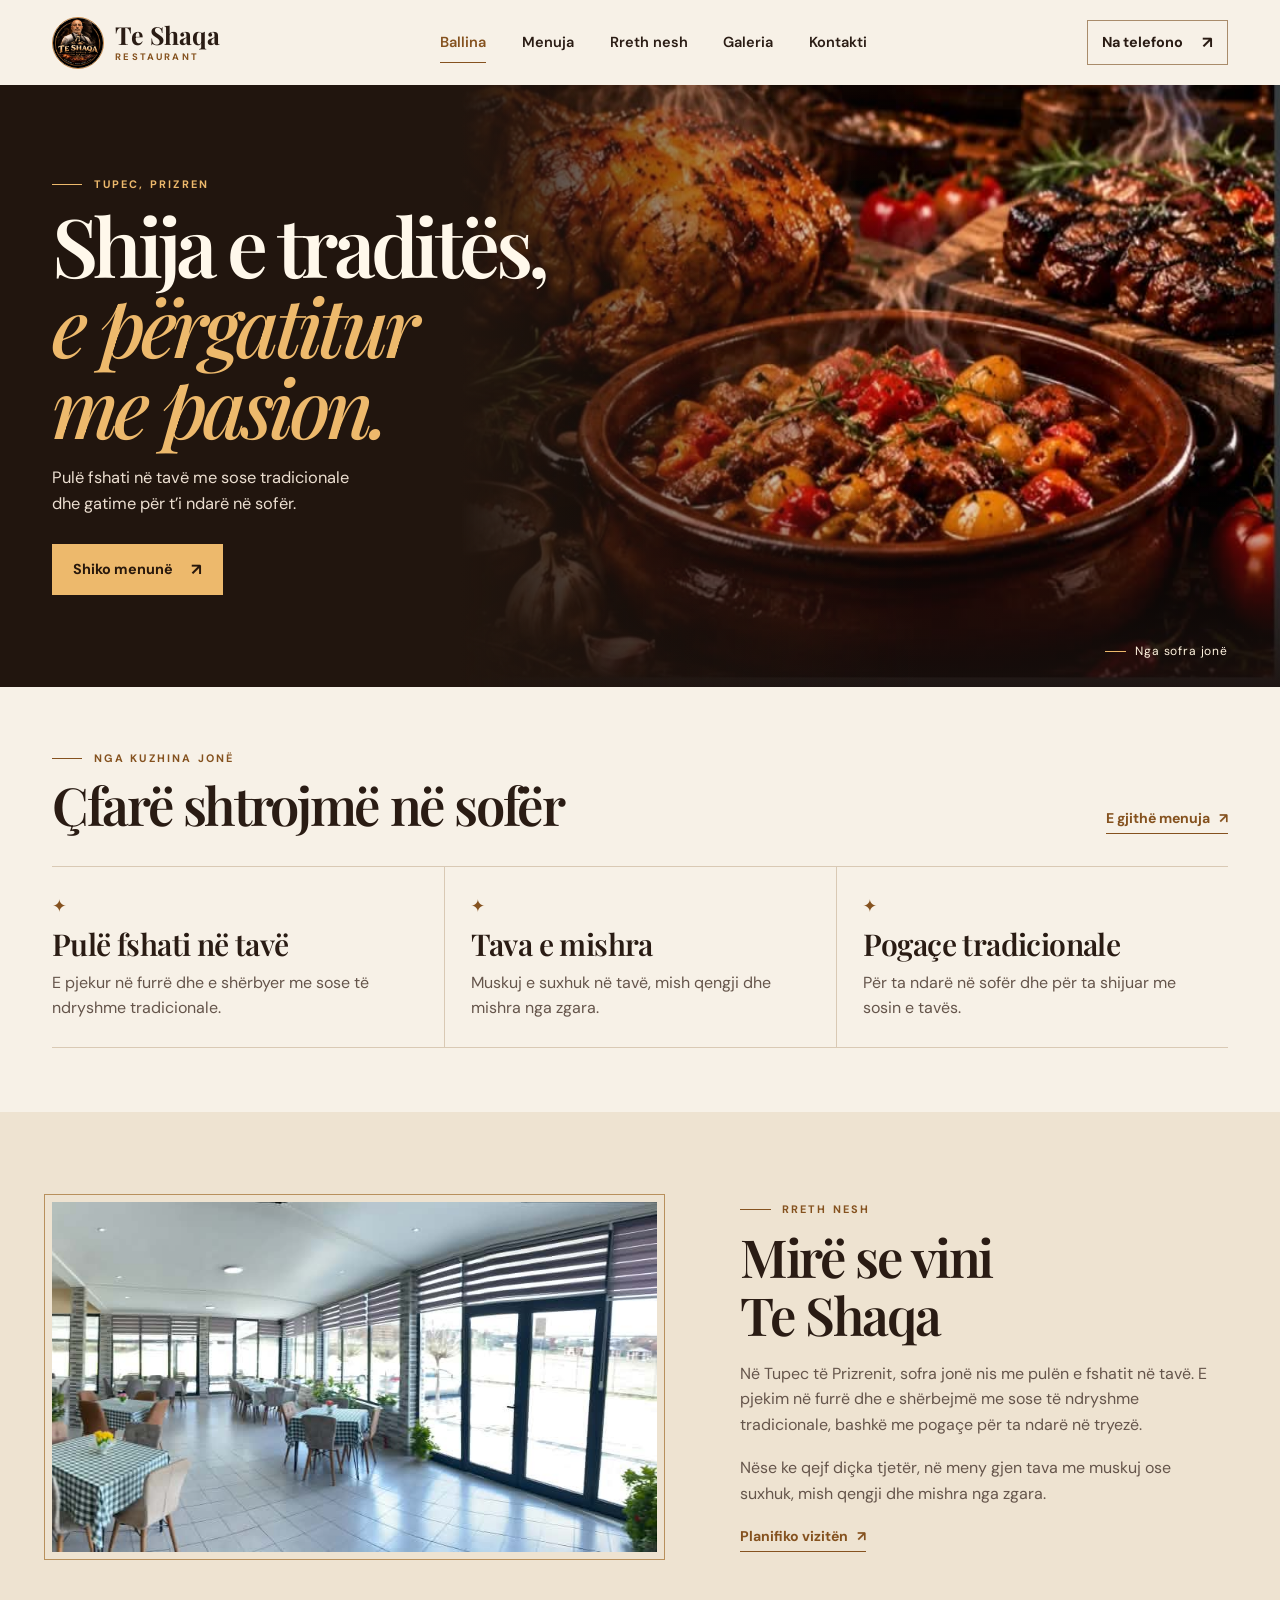
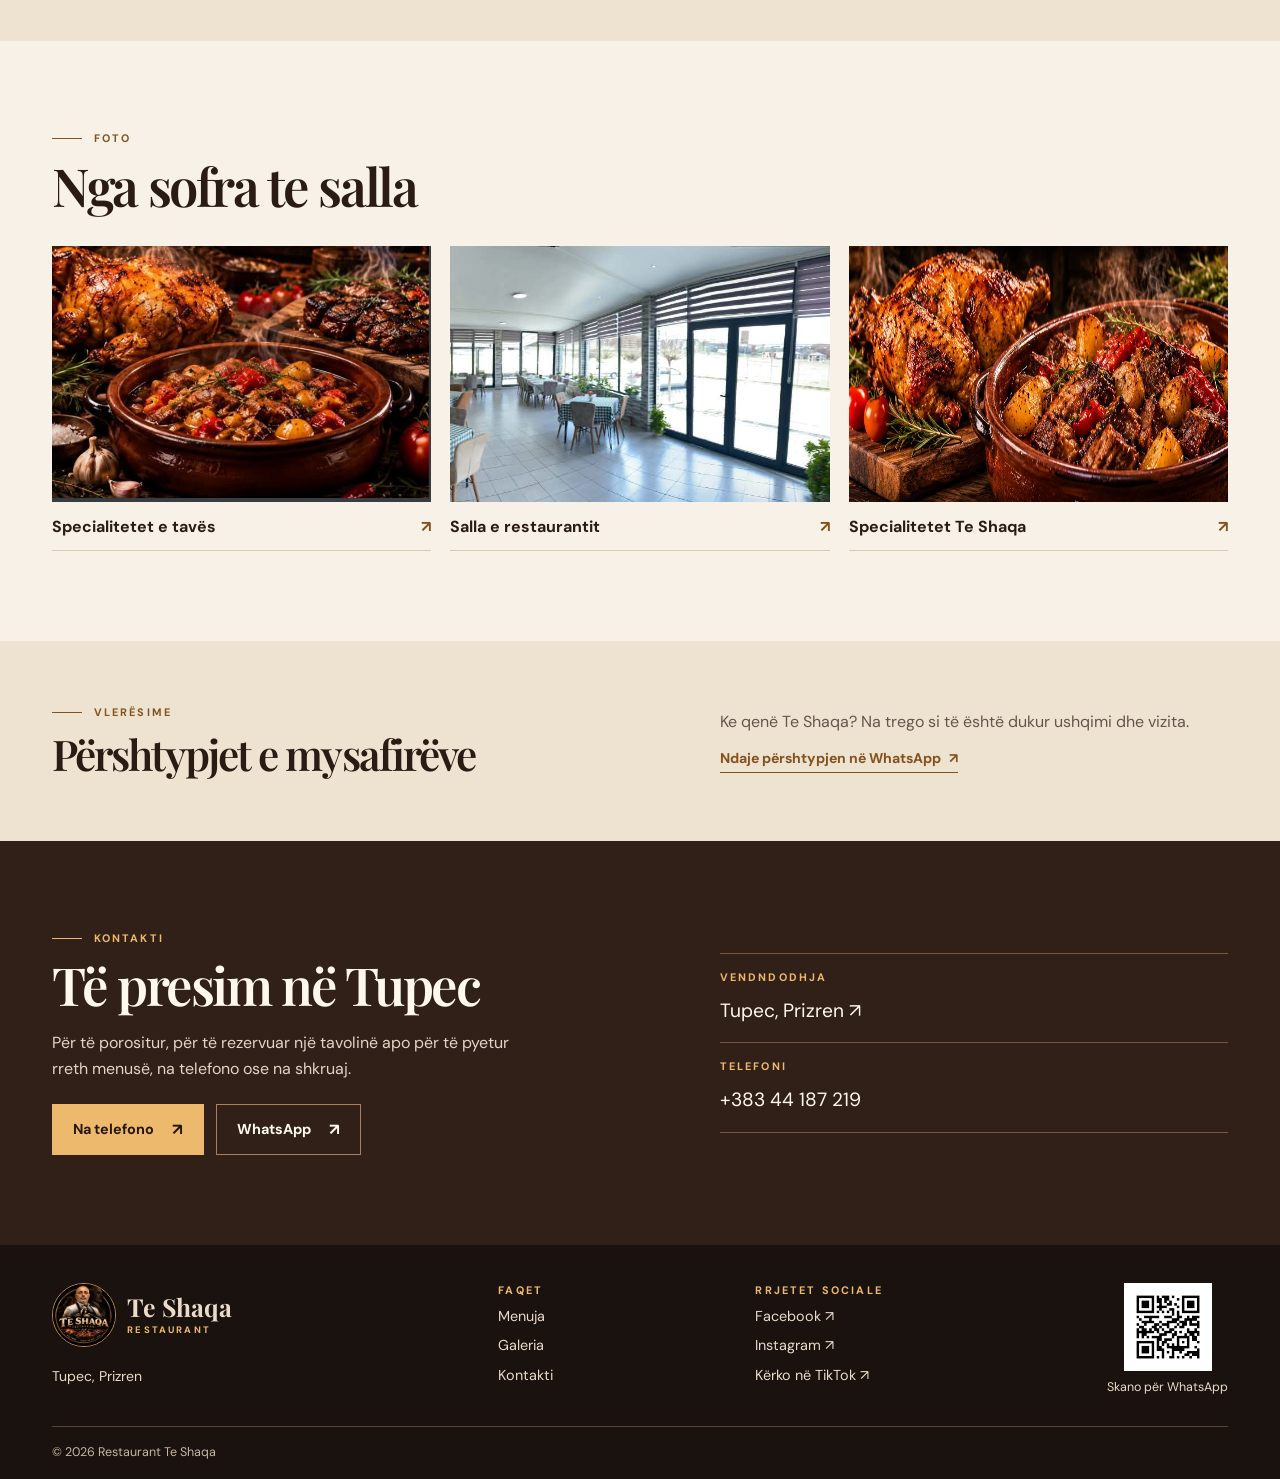
==== index.html @ d355c75a "Build Restaurant Te Shaqa website" ====
<!doctype html>
<html lang="sq">
<head>
  <meta charset="utf-8">
  <meta name="viewport" content="width=device-width, initial-scale=1">
  <meta name="description" content="Restaurant Te Shaqa në Tupec, Prizren. Pulë fshati në tavë, sose tradicionale, mishra në zgarë dhe pogaçe.">
  <meta name="theme-color" content="#231711">
  <title>Te Shaqa | Restaurant në Tupec, Prizren</title>
  <link rel="icon" href="assets/logo.jpg" type="image/jpeg">
  <link rel="stylesheet" href="style.css">
  <script src="site.js" defer></script>
</head>
<body>
  <a class="skip" href="#permbajtja">Kalo te përmbajtja</a>
  <header class="header">
    <div class="wrap nav">
      <a class="brand" href="index.html" aria-label="Te Shaqa, ballina">
        <img src="assets/logo.jpg" width="52" height="52" alt="">
        <span>Te Shaqa<small>RESTAURANT</small></span>
      </a>
      <button class="nav-toggle" type="button" aria-expanded="false" aria-controls="navigimi" hidden>Navigimi <span aria-hidden="true">☰</span></button>
      <nav id="navigimi" aria-label="Navigimi kryesor">
        <a href="index.html" aria-current="page">Ballina</a><a href="menu.html">Menuja</a><a href="#rreth">Rreth nesh</a><a href="#galeria">Galeria</a><a href="#kontakti">Kontakti</a>
      </nav>
      <a class="button button-small button-outline" href="tel:+38344187219">Na telefono <span aria-hidden="true">↗</span></a>
    </div>
  </header>

  <main id="permbajtja">
    <section class="hero" aria-labelledby="slogani">
      <div class="hero-photo" aria-hidden="true"><div class="food-photo"><img src="assets/sofra.jpg" width="1600" height="761" alt="" fetchpriority="high"></div></div>
      <div class="wrap hero-inner">
        <div class="hero-copy">
          <p class="eyebrow rule">TUPEC, PRIZREN</p>
          <h1 id="slogani">Shija e traditës,<br><em>e përgatitur<br>me pasion.</em></h1>
          <p class="intro">Pulë fshati në tavë me sose tradicionale dhe gatime për t’i ndarë në sofër.</p>
          <a class="button button-gold" href="menu.html">Shiko menunë <span aria-hidden="true">↗</span></a>
        </div>
        <p class="hero-caption">Nga sofra jonë</p>
      </div>
    </section>

    <section class="section specialties" aria-labelledby="specialitetet">
      <div class="wrap">
        <div class="section-heading">
          <div><p class="eyebrow rule">NGA KUZHINA JONË</p><h2 id="specialitetet">Çfarë shtrojmë në sofër</h2></div>
          <a class="text-link" href="menu.html">E gjithë menuja <span aria-hidden="true">↗</span></a>
        </div>
        <div class="specialty-grid">
          <article><span class="ornament" aria-hidden="true">✦</span><h3>Pulë fshati në tavë</h3><p>E pjekur në furrë dhe e shërbyer me sose të ndryshme tradicionale.</p></article>
          <article><span class="ornament" aria-hidden="true">✦</span><h3>Tava e mishra</h3><p>Muskuj e suxhuk në tavë, mish qengji dhe mishra nga zgara.</p></article>
          <article><span class="ornament" aria-hidden="true">✦</span><h3>Pogaçe tradicionale</h3><p>Për ta ndarë në sofër dhe për ta shijuar me sosin e tavës.</p></article>
        </div>
      </div>
    </section>

    <section class="section about" id="rreth" aria-labelledby="rreth-titull">
      <div class="wrap about-grid">
        <div class="about-photo"><img src="assets/salla.jpg" width="2048" height="453" loading="lazy" alt="Salla e Restaurant Te Shaqa me tavolina pranë dritareve"></div>
        <div class="about-copy">
          <p class="eyebrow rule">RRETH NESH</p>
          <h2 id="rreth-titull">Mirë se vini<br>Te Shaqa</h2>
          <p>Në Tupec të Prizrenit, sofra jonë nis me pulën e fshatit në tavë. E pjekim në furrë dhe e shërbejmë me sose të ndryshme tradicionale, bashkë me pogaçe për ta ndarë në tryezë.</p>
          <p>Nëse ke qejf diçka tjetër, në meny gjen tava me muskuj ose suxhuk, mish qengji dhe mishra nga zgara.</p>
          <a class="text-link" href="#kontakti">Planifiko vizitën <span aria-hidden="true">↗</span></a>
        </div>
      </div>
    </section>

    <section class="section gallery" id="galeria" aria-labelledby="galeria-titull">
      <div class="wrap">
        <div class="section-heading"><div><p class="eyebrow rule">FOTO</p><h2 id="galeria-titull">Nga sofra te salla</h2></div></div>
        <div class="gallery-grid">
          <a class="gallery-item" href="assets/sofra.jpg" data-lightbox="Specialitetet e tavës">
            <div class="gallery-picture food-photo"><img src="assets/sofra.jpg" width="1600" height="761" loading="lazy" alt="Pulë e pjekur dhe mish i shërbyer në tavë"></div>
            <span>Specialitetet e tavës <b aria-hidden="true">↗</b></span>
          </a>
          <a class="gallery-item" href="assets/salla.jpg" data-lightbox="Salla e restaurantit">
            <div class="gallery-picture room-photo"><img src="assets/salla.jpg" width="2048" height="453" loading="lazy" alt="Panoramë e sallës së restaurantit"></div>
            <span>Salla e restaurantit <b aria-hidden="true">↗</b></span>
          </a>
          <a class="gallery-item" href="assets/specialitetet.jpg" data-lightbox="Specialitetet Te Shaqa">
            <div class="gallery-picture poster-photo"><img src="assets/specialitetet.jpg" width="1254" height="1254" loading="lazy" alt="Pulë fshati pranë një tave me mish"></div>
            <span>Specialitetet Te Shaqa <b aria-hidden="true">↗</b></span>
          </a>
        </div>
      </div>
    </section>

    <section class="section reviews" id="vleresimet" aria-labelledby="vleresimet-titull">
      <div class="wrap review-inner">
        <div><p class="eyebrow rule">VLERËSIME</p><h2 id="vleresimet-titull">Përshtypjet e mysafirëve</h2></div>
        <div><p>Ke qenë Te Shaqa? Na trego si të është dukur ushqimi dhe vizita.</p><a class="text-link" href="https://wa.me/38344187219?text=P%C3%ABrsh%C3%ABndetje%21%20Dua%20t%C3%AB%20ndaj%20nj%C3%AB%20p%C3%ABrshtypje%20p%C3%ABr%20vizit%C3%ABn%20Te%20Shaqa." target="_blank" rel="noopener">Ndaje përshtypjen në WhatsApp <span aria-hidden="true">↗</span></a></div>
      </div>
    </section>

    <section class="section contact" id="kontakti" aria-labelledby="kontakti-titull">
      <div class="wrap contact-grid">
        <div>
          <p class="eyebrow rule">KONTAKTI</p><h2 id="kontakti-titull">Të presim në Tupec</h2>
          <p>Për të porositur, për të rezervuar një tavolinë apo për të pyetur rreth menusë, na telefono ose na shkruaj.</p>
          <div class="actions"><a class="button button-gold" href="tel:+38344187219">Na telefono <span aria-hidden="true">↗</span></a><a class="button button-light" href="https://wa.me/38344187219" target="_blank" rel="noopener">WhatsApp <span aria-hidden="true">↗</span></a></div>
        </div>
        <address class="contact-details">
          <div><span class="eyebrow">VENDNDODHJA</span><a href="https://www.google.com/maps/search/?api=1&amp;query=Restaurant+Te+Shaqa+Tupec+Prizren" target="_blank" rel="noopener">Tupec, Prizren <span aria-hidden="true">↗</span></a></div>
          <div><span class="eyebrow">TELEFONI</span><a href="tel:+38344187219">+383 44 187 219</a></div>
        </address>
      </div>
    </section>
  </main>

  <footer class="footer">
    <div class="wrap">
      <div class="footer-grid">
        <div><a class="brand" href="index.html"><img src="assets/logo.jpg" width="64" height="64" loading="lazy" alt=""><span>Te Shaqa<small>RESTAURANT</small></span></a><p>Tupec, Prizren</p></div>
        <div><p class="eyebrow">FAQET</p><a href="menu.html">Menuja</a><a href="#galeria">Galeria</a><a href="#kontakti">Kontakti</a></div>
        <div><p class="eyebrow">RRJETET SOCIALE</p><a href="https://www.facebook.com/profile.php?id=61596324310138" target="_blank" rel="noopener">Facebook ↗</a><a href="https://www.instagram.com/restaurant.te_shaqa/" target="_blank" rel="noopener">Instagram ↗</a><a href="https://www.tiktok.com/search?q=Restaurant%20Te%20Shaqa%20Tupec" target="_blank" rel="noopener">Kërko në TikTok ↗</a></div>
        <a class="qr" href="https://wa.me/38344187219" target="_blank" rel="noopener"><img src="assets/whatsapp-qr.png" width="88" height="88" loading="lazy" alt=""><span>Skano për WhatsApp</span></a>
      </div>
      <p class="footer-bottom">© <span data-year>2026</span> Restaurant Te Shaqa</p>
    </div>
  </footer>

  <dialog class="lightbox" aria-labelledby="photo-caption">
    <form method="dialog"><button type="submit" aria-label="Mbylle foton">×</button></form>
    <figure><img alt=""><figcaption id="photo-caption"></figcaption></figure>
  </dialog>
</body>
</html>
---- style.css ----
@import url('https://fonts.googleapis.com/css2?family=DM+Sans:wght@400;500;600;700&family=Playfair+Display:ital,wght@0,500;0,600;0,700;1,500;1,600&display=swap');

:root {
  color-scheme: light;
  --paper: #f7f1e7;
  --cream: #fff8eb;
  --sand: #eee3d1;
  --ink: #2a1c14;
  --muted: #65554b;
  --dark: #21150e;
  --gold: #edb96c;
  --bronze: #85521f;
  --line: #d9c9b4;
  --serif: "Playfair Display", Georgia, serif;
  --sans: "DM Sans", system-ui, sans-serif;
}
*, *::before, *::after { box-sizing: border-box; }
html { scroll-behavior: smooth; }
body { margin: 0; color: var(--ink); background: var(--paper); font: 1rem/1.6 var(--sans); }
img { display: block; max-width: 100%; }
a { color: inherit; }
p, h1, h2, h3, figure, dl, dd { margin: 0; }
h1, h2, h3 { font-family: var(--serif); font-weight: 600; line-height: 1.1; }
h2 { font-size: clamp(2.2rem, 4.1vw, 4.15rem); letter-spacing: -.045em; }
h3 { font-size: clamp(1.45rem, 2.35vw, 2rem); letter-spacing: -.02em; }
button { font: inherit; color: inherit; }
[hidden] { display: none !important; }
:focus-visible { outline: 3px solid #ac6a33; outline-offset: 5px; }
[id] { scroll-margin-top: 1.5rem; }
.wrap { width: min(100% - 104px, 1280px); margin-inline: auto; }
.skip { position: fixed; z-index: 20; top: .75rem; left: .75rem; padding: .6rem 1rem; background: var(--paper); transform: translateY(-180%); }
.skip:focus { transform: none; }

.header { background: var(--paper); position: relative; z-index: 2; }
.nav { min-height: 85px; display: flex; align-items: center; justify-content: space-between; gap: 1.25rem; }
.brand { display: inline-flex; align-items: center; gap: .7rem; font-family: var(--serif); font-size: 1.55rem; font-weight: 700; line-height: 1.07; text-decoration: none; white-space: nowrap; }
.brand img { border-radius: 50%; object-fit: cover; border: 1px solid #c48749; }
.brand small { display: block; margin-top: .25rem; color: var(--bronze); font: 700 .59rem/1.2 var(--sans); letter-spacing: .23em; }
.nav nav { display: flex; align-items: center; gap: clamp(1.05rem, 2.8vw, 2.7rem); }
.nav nav a { padding-block: .55rem; text-decoration: none; font-size: .91rem; font-weight: 600; white-space: nowrap; }
.nav nav a:hover, .nav nav a[aria-current] { color: var(--bronze); box-shadow: inset 0 -1px var(--bronze); }
.nav-toggle { display: none; }
.button { display: inline-flex; justify-content: center; align-items: center; gap: 1.15rem; min-height: 51px; padding: .7rem 1.25rem; border: 1px solid transparent; text-decoration: none; font-weight: 700; font-size: .9rem; line-height: 1.2; transition: background-color .18s ease, color .18s ease; }
.button span { font-size: 1.14em; }
.button-small { min-height: 42px; padding-inline: .9rem; }
.button-outline { border-color: #a98c6b; }
.button-outline:hover { background: var(--sand); }
.button-gold { color: #28180c; background: var(--gold); }
.button-gold:hover { background: #f8cf94; }
.button-light { color: var(--cream); border-color: #aa8060; }
.button-light:hover { background: #493327; }
.button-dark { color: var(--cream); background: var(--dark); }
.button-dark:hover { background: #493327; }

.hero, .menu-hero { position: relative; isolation: isolate; overflow: hidden; background: var(--dark); color: var(--cream); }
.hero-photo { position: absolute; inset: 0 0 0 36%; z-index: -2; }
.food-photo, .poster-photo { position: relative; overflow: hidden; }
.hero-photo .food-photo { width: 100%; height: 100%; }
.food-photo img { position: absolute; width: 218%; height: 161%; max-width: none; left: -106%; top: -45%; }
.hero-photo::after { content: ""; position: absolute; inset: 0; background: linear-gradient(90deg, var(--dark), #21150e88 20%, transparent 56%), linear-gradient(0deg, #1b100dda, transparent 34%); }
.hero-inner { min-height: clamp(540px, 47vw, 700px); position: relative; display: flex; align-items: center; padding-block: 4rem; }
.hero-copy { width: min(100%, 660px); }
.eyebrow { color: var(--bronze); font-size: .68rem; line-height: 1.4; letter-spacing: .2em; font-weight: 700; }
.rule { display: flex; align-items: center; gap: .7rem; }
.rule::before { content: ""; width: 1.9rem; height: 1px; background: currentColor; flex: none; }
.hero .eyebrow, .menu-hero .eyebrow, .contact .eyebrow, .footer .eyebrow { color: var(--gold); }
.hero h1, .menu-hero h1 { margin: .75rem 0 1.25rem; font-size: clamp(3.9rem, 6.35vw, 7.6rem); letter-spacing: -.057em; line-height: .99; }
.hero h1 em { color: var(--gold); font-weight: 500; }
.intro { max-width: 320px; margin-bottom: 1.65rem; color: #ecdfd1; font-size: 1.025rem; }
.hero-caption { position: absolute; right: 0; bottom: 1.6rem; font-size: .75rem; color: #fff4e0; letter-spacing: .07em; display: flex; align-items: center; gap: .6rem; }
.hero-caption::before { content: ""; width: 1.3rem; height: 1px; background: var(--gold); }

.section { padding-block: clamp(3.4rem, 7vw, 7rem); }
.section .eyebrow, .menu-hero .eyebrow { margin-bottom: .65rem; }
.section-heading { display: flex; align-items: end; justify-content: space-between; flex-wrap: wrap; gap: 1rem; margin-bottom: 2rem; }
.text-link { display: inline-flex; align-items: center; gap: .55rem; width: fit-content; padding-bottom: .2rem; border-bottom: 1px solid; color: var(--bronze); text-decoration: none; font-weight: 700; font-size: .88rem; }
.text-link:hover { color: var(--ink); }
.specialties { padding-block: clamp(2.7rem, 5vw, 4.65rem); }
.specialty-grid { display: grid; grid-template-columns: repeat(3, minmax(0,1fr)); border-block: 1px solid var(--line); }
.specialty-grid article { padding: 1.55rem 1.6rem 1.65rem; }
.specialty-grid article:first-child { padding-left: 0; }
.specialty-grid article + article { border-left: 1px solid var(--line); }
.ornament { display: block; margin-bottom: .45rem; color: var(--bronze); font-size: 1.1rem; }
.specialty-grid p { margin-top: .6rem; color: var(--muted); max-width: 30ch; }

.about { background: var(--sand); }
.about-grid { display: grid; grid-template-columns: 1.24fr 1fr; gap: clamp(2rem, 6.5vw, 7rem); align-items: center; }
.about-photo { position: relative; min-height: 350px; outline: 1px solid #b8905c; outline-offset: 7px; }
.about-photo img, .room-photo img { width: 100%; height: 100%; object-fit: cover; object-position: right; }
.about-photo img { position: absolute; }
.about-copy p:not(.eyebrow) { margin-top: 1.1rem; color: var(--muted); max-width: 46ch; }
.about-copy .text-link { margin-top: 1.15rem; }
.gallery-grid { display: grid; grid-template-columns: repeat(3, minmax(0, 1fr)); gap: 1.2rem; }
.gallery-item { display: block; min-width: 0; text-decoration: none; }
.gallery-picture { height: clamp(155px, 20vw, 300px); background: var(--dark); transition: filter .18s ease; }
.gallery-item:hover .gallery-picture { filter: brightness(1.14); }
.poster-photo img { position: absolute; width: 100%; height: 272%; object-fit: fill; top: -113%; }
.gallery-item > span { display: flex; justify-content: space-between; gap: .5rem; padding-block: .7rem; border-bottom: 1px solid var(--line); font-weight: 700; }
.gallery-item b { color: var(--bronze); }
.lightbox { max-width: min(94vw, 1200px); max-height: 92vh; border: 1px solid #8a6546; padding: 0; background: var(--dark); color: var(--cream); }
.lightbox::backdrop { background: #170e0bd9; }
.lightbox form { position: absolute; right: .5rem; top: .5rem; }
.lightbox button { background: var(--dark); border: 1px solid var(--gold); width: 2.4rem; height: 2.4rem; font-size: 1.6rem; line-height: 1; cursor: pointer; }
.lightbox img { max-height: 78vh; object-fit: contain; }
.lightbox figcaption { padding: .5rem 1rem; }
.reviews { padding-block: clamp(2.5rem, 5vw, 4rem); background: var(--sand); }
.review-inner, .contact-grid { display: grid; grid-template-columns: 1.25fr 1fr; align-items: center; gap: 2rem; }
.review-inner h2 { font-size: clamp(2rem, 3.3vw, 3.25rem); }
.review-inner p:not(.eyebrow) { margin-bottom: .65rem; color: var(--muted); }
.contact { background: #302018; color: var(--cream); }
.contact p:not(.eyebrow) { margin-block: 1rem 1.45rem; max-width: 44ch; color: #e4d4c4; }
.actions { display: flex; flex-wrap: wrap; gap: .7rem; }
.contact-details { border-block: 1px solid #78583e; font-style: normal; }
.contact-details > div { padding: 1rem 0; display: flex; flex-direction: column; }
.contact-details > div + div { border-top: 1px solid #78583e; }
.contact-details a { width: fit-content; text-decoration: none; font-size: 1.2rem; }
.contact-details a:hover { text-decoration: underline; }
.footer { background: #1a120e; color: #eadbca; padding-top: 2.4rem; }
.footer .brand small { color: var(--gold); }
.footer-grid { display: grid; grid-template-columns: 1.35fr .75fr 1.05fr auto; gap: 1.3rem; }
.footer-grid > div > a:not(.brand) { display: block; width: fit-content; text-decoration: none; margin-top: .4rem; font-size: .9rem; }
.footer-grid > div > a:hover, .footer-grid .qr:hover { text-decoration: underline; }
.footer-grid p:not(.eyebrow) { margin-top: .65rem; font-size: .88rem; }
.qr { display: flex; flex-direction: column; gap: .4rem; align-items: center; align-self: start; text-decoration: none; font-size: .78rem; }
.qr img { background: white; }
.footer-bottom { margin-top: 1.8rem; padding-block: 1rem; border-top: 1px solid #564233; font-size: .78rem; color: #c8b6a3; }

.menu-hero-inner { padding-block: clamp(3.4rem, 7vw, 6rem); }
.menu-hero h1 { margin-top: .25rem; }
.menu-hero .hero-photo { left: 32%; }
.menu-hero-inner > p:last-child { color: #ecdfd1; }
.menu-content { padding-top: 2rem; }
.menu-jump { display: flex; flex-wrap: wrap; gap: .6rem; margin-bottom: 1.4rem; }
.menu-jump a { background: var(--sand); text-decoration: none; font-weight: 700; padding: .45rem 1rem; font-size: .88rem; }
.menu-jump a:hover { background: #e6d3b9; }
.menu-grid { display: grid; grid-template-columns: repeat(3, minmax(0,1fr)); gap: 1rem; }
.menu-card { border: 1px solid var(--line); background: #fbf6ed; padding: clamp(1rem, 2.6vw, 2rem); }
.menu-card h2, .menu-contact h2 { font-size: clamp(1.75rem, 3vw, 2.45rem); }
.menu-card dl { margin-top: .85rem; }
.menu-card dl div { padding-block: .75rem; border-top: 1px solid var(--line); }
.menu-card dt { font-weight: 700; }
.menu-card dd, .menu-contact p { color: var(--muted); font-size: .93rem; }
.menu-contact { margin-top: 1.5rem; background: var(--sand); padding: clamp(1rem, 2.6vw, 2rem); display: flex; flex-wrap: wrap; justify-content: space-between; gap: 1rem; align-items: center; }
.menu-contact p { margin-top: .5rem; }

@media (max-width: 900px) {
  .wrap { width: calc(100% - 54px); }
  .nav { gap: .75rem; }
  .nav nav { gap: .9rem; }
  .about-photo { min-height: 290px; }
}
@media (max-width: 730px) {
  .wrap { width: calc(100% - 38px); }
  .nav { min-height: 71px; flex-wrap: wrap; justify-content: flex-start; gap: .5rem; }
  .nav .brand { margin-right: auto; }
  .brand { font-size: 1.32rem; gap: .4rem; }
  .nav .brand img { width: 39px; height: 39px; }
  .nav .button-small { padding-inline: .55rem; min-height: 37px; font-size: .76rem; gap: .35rem; }
  .nav-toggle { display: inline-flex; gap: .3rem; border: 1px solid var(--line); background: transparent; padding: .4rem .5rem; cursor: pointer; font-size: .76rem; align-items: center; }
  .nav nav { order: 3; flex: 1 0 100%; flex-wrap: wrap; gap: .15rem 1rem; padding-bottom: .6rem; }
  .nav-toggle[aria-expanded="false"]:not([hidden]) + nav { display: none; }
  .hero-photo { inset: 30% 0 0; }
  .hero-photo::after { background: linear-gradient(180deg, var(--dark), #21150eab 27%, #21150e18 61%, #1b100db3 100%), linear-gradient(90deg,#21150e9e, transparent 88%); }
  .hero-inner { min-height: 630px; align-items: start; padding-block: 3rem 11rem; }
  .hero h1 { font-size: clamp(3.3rem, 10.5vw, 5rem); }
  .hero-caption { bottom: 1.05rem; }
  .about-grid, .review-inner, .contact-grid { grid-template-columns: 1fr; gap: 1.55rem; }
  .about-copy { grid-row: 1; }
  .about-photo { min-height: 230px; }
  .gallery-grid, .menu-grid { grid-template-columns: 1fr; }
  .gallery-picture { height: clamp(190px, 53vw, 350px); }
  .footer-grid { grid-template-columns: 1fr 1fr; gap: 1.5rem .9rem; }
  .qr { justify-self: start; }
  .menu-hero .hero-photo { inset: 0 0 0 15%; }
  .menu-hero .hero-photo::after { background: linear-gradient(90deg, var(--dark), #21150ec2 35%, #21150e44); }
}
@media (max-width: 500px) {
  .specialty-grid { grid-template-columns: 1fr; }
  .specialty-grid article { padding: .95rem 0; }
  .specialty-grid article + article { border-left: 0; border-top: 1px solid var(--line); }
}
@media (prefers-reduced-motion: reduce) {
  html { scroll-behavior: auto; }
  *, *::before, *::after { transition: none !important; }
}
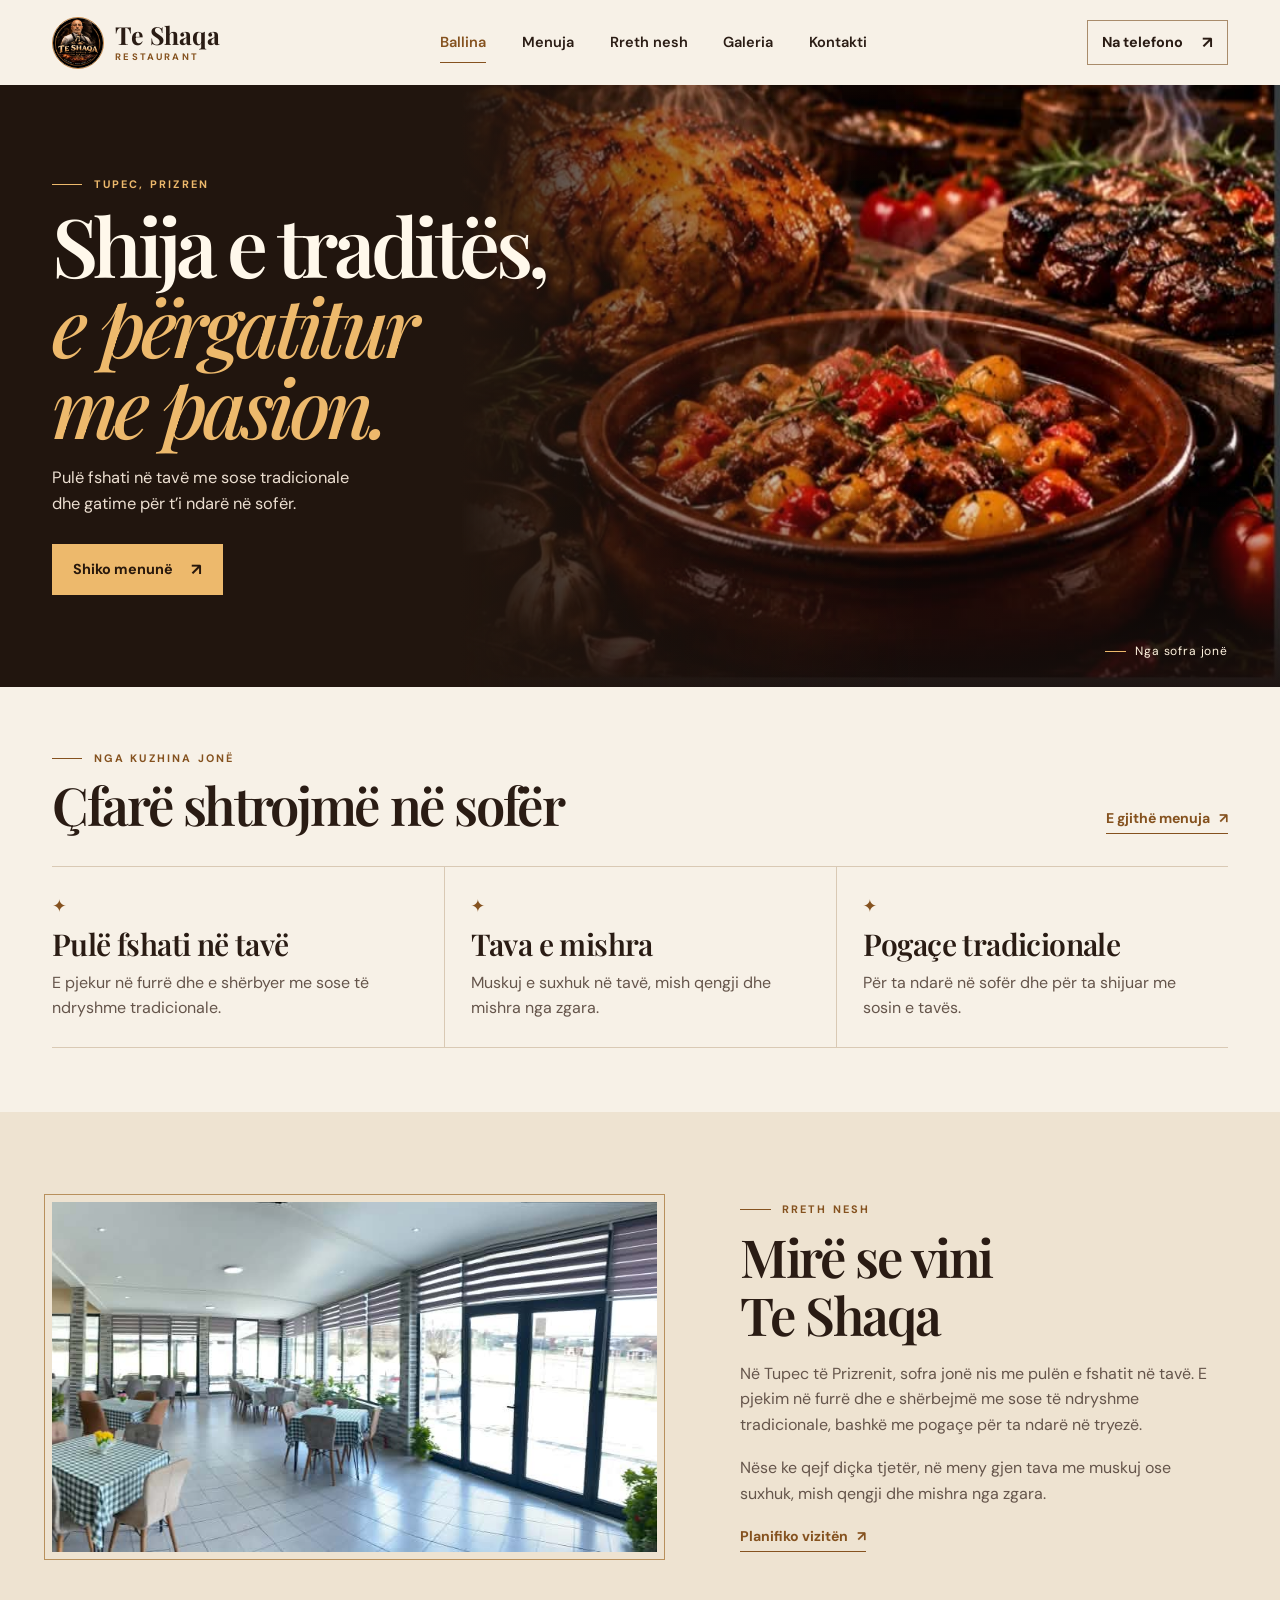
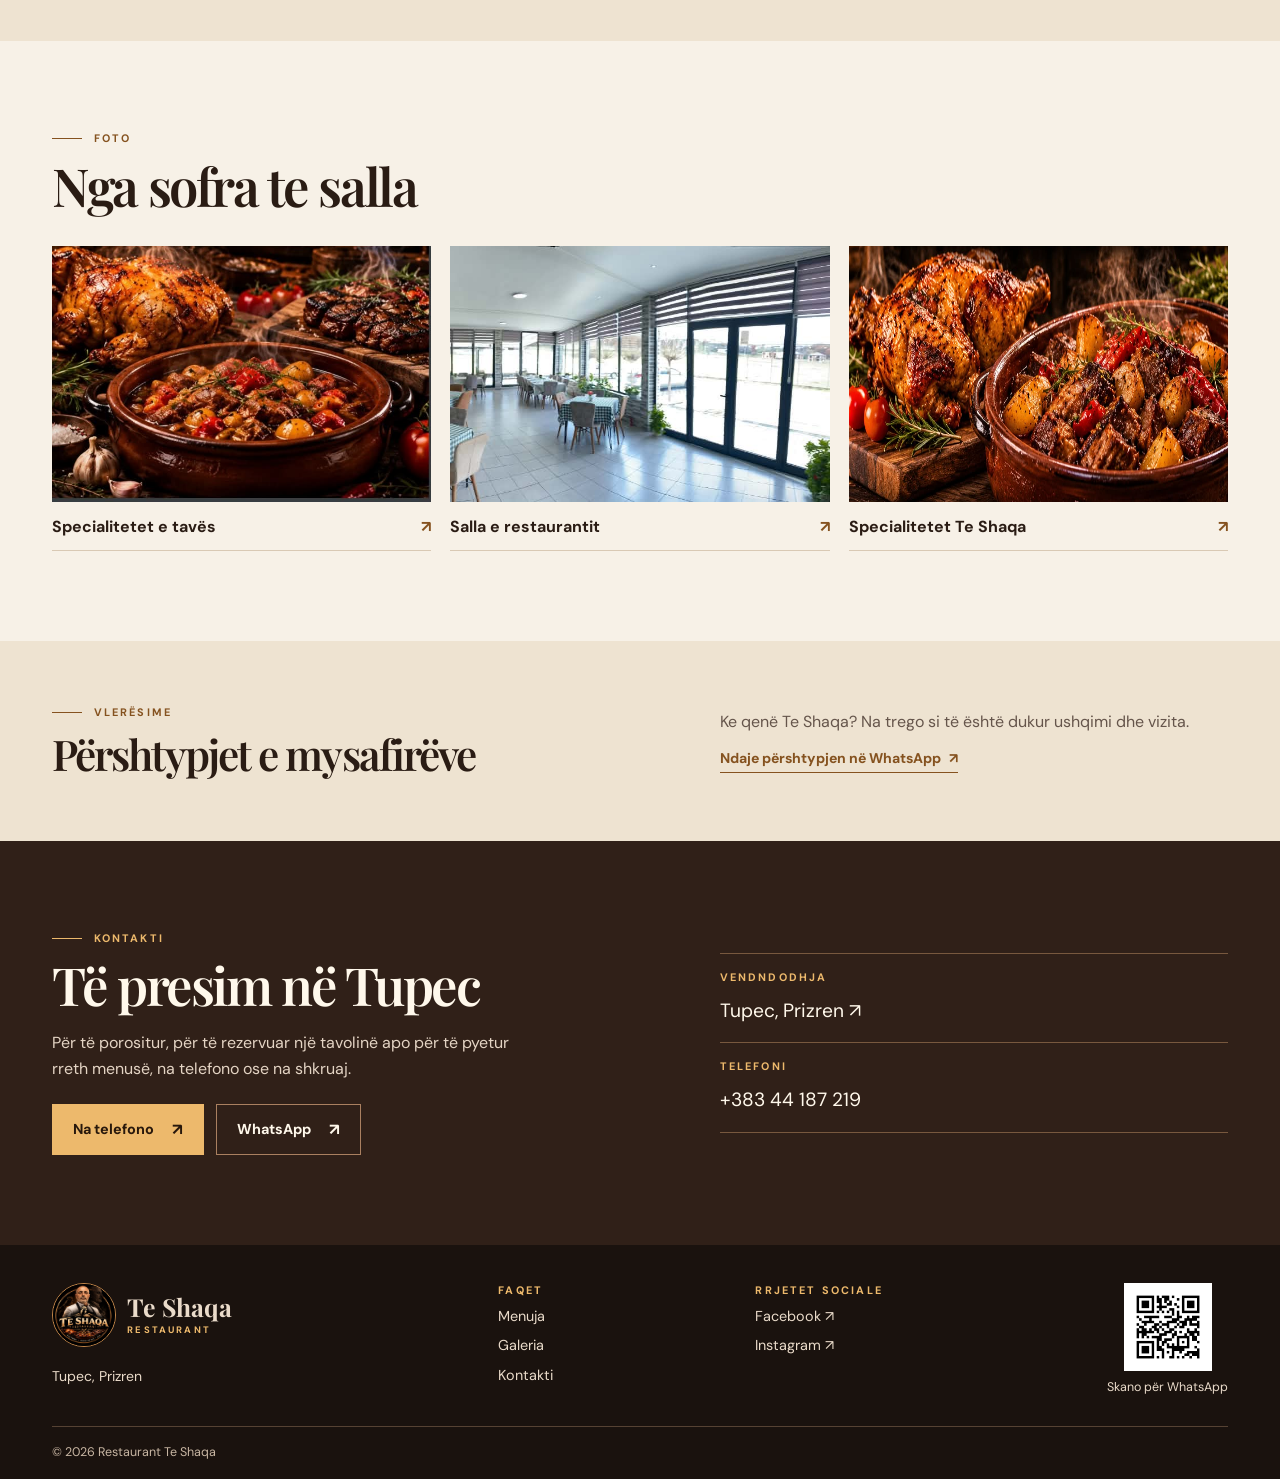
==== commit 6bbedd39: "Remove temporary TikTok search link" ====
--- a/index.html
+++ b/index.html
@@ -114,7 +114,7 @@
       <div class="footer-grid">
         <div><a class="brand" href="index.html"><img src="assets/logo.jpg" width="64" height="64" loading="lazy" alt=""><span>Te Shaqa<small>RESTAURANT</small></span></a><p>Tupec, Prizren</p></div>
         <div><p class="eyebrow">FAQET</p><a href="menu.html">Menuja</a><a href="#galeria">Galeria</a><a href="#kontakti">Kontakti</a></div>
-        <div><p class="eyebrow">RRJETET SOCIALE</p><a href="https://www.facebook.com/profile.php?id=61596324310138" target="_blank" rel="noopener">Facebook ↗</a><a href="https://www.instagram.com/restaurant.te_shaqa/" target="_blank" rel="noopener">Instagram ↗</a><a href="https://www.tiktok.com/search?q=Restaurant%20Te%20Shaqa%20Tupec" target="_blank" rel="noopener">Kërko në TikTok ↗</a></div>
+        <div><p class="eyebrow">RRJETET SOCIALE</p><a href="https://www.facebook.com/profile.php?id=61596324310138" target="_blank" rel="noopener">Facebook ↗</a><a href="https://www.instagram.com/restaurant.te_shaqa/" target="_blank" rel="noopener">Instagram ↗</a></div>
         <a class="qr" href="https://wa.me/38344187219" target="_blank" rel="noopener"><img src="assets/whatsapp-qr.png" width="88" height="88" loading="lazy" alt=""><span>Skano për WhatsApp</span></a>
       </div>
       <p class="footer-bottom">© <span data-year>2026</span> Restaurant Te Shaqa</p>
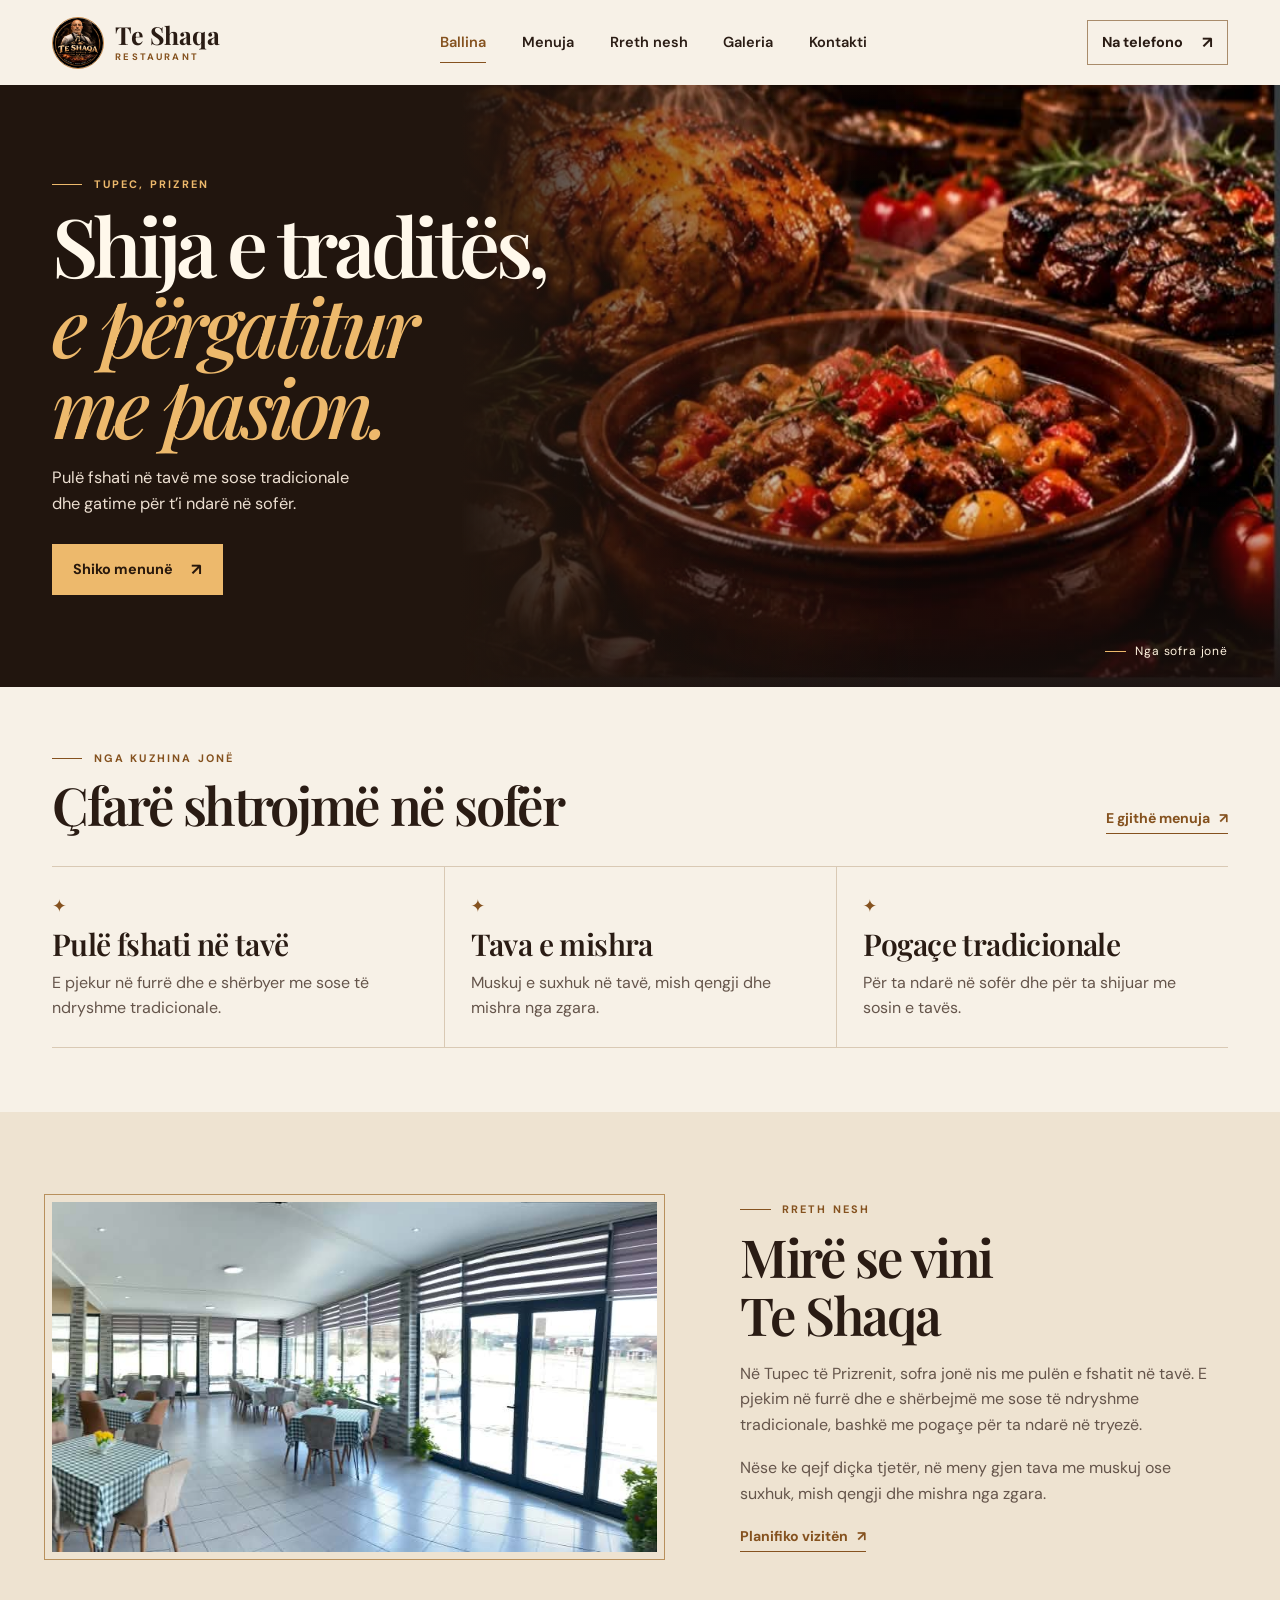
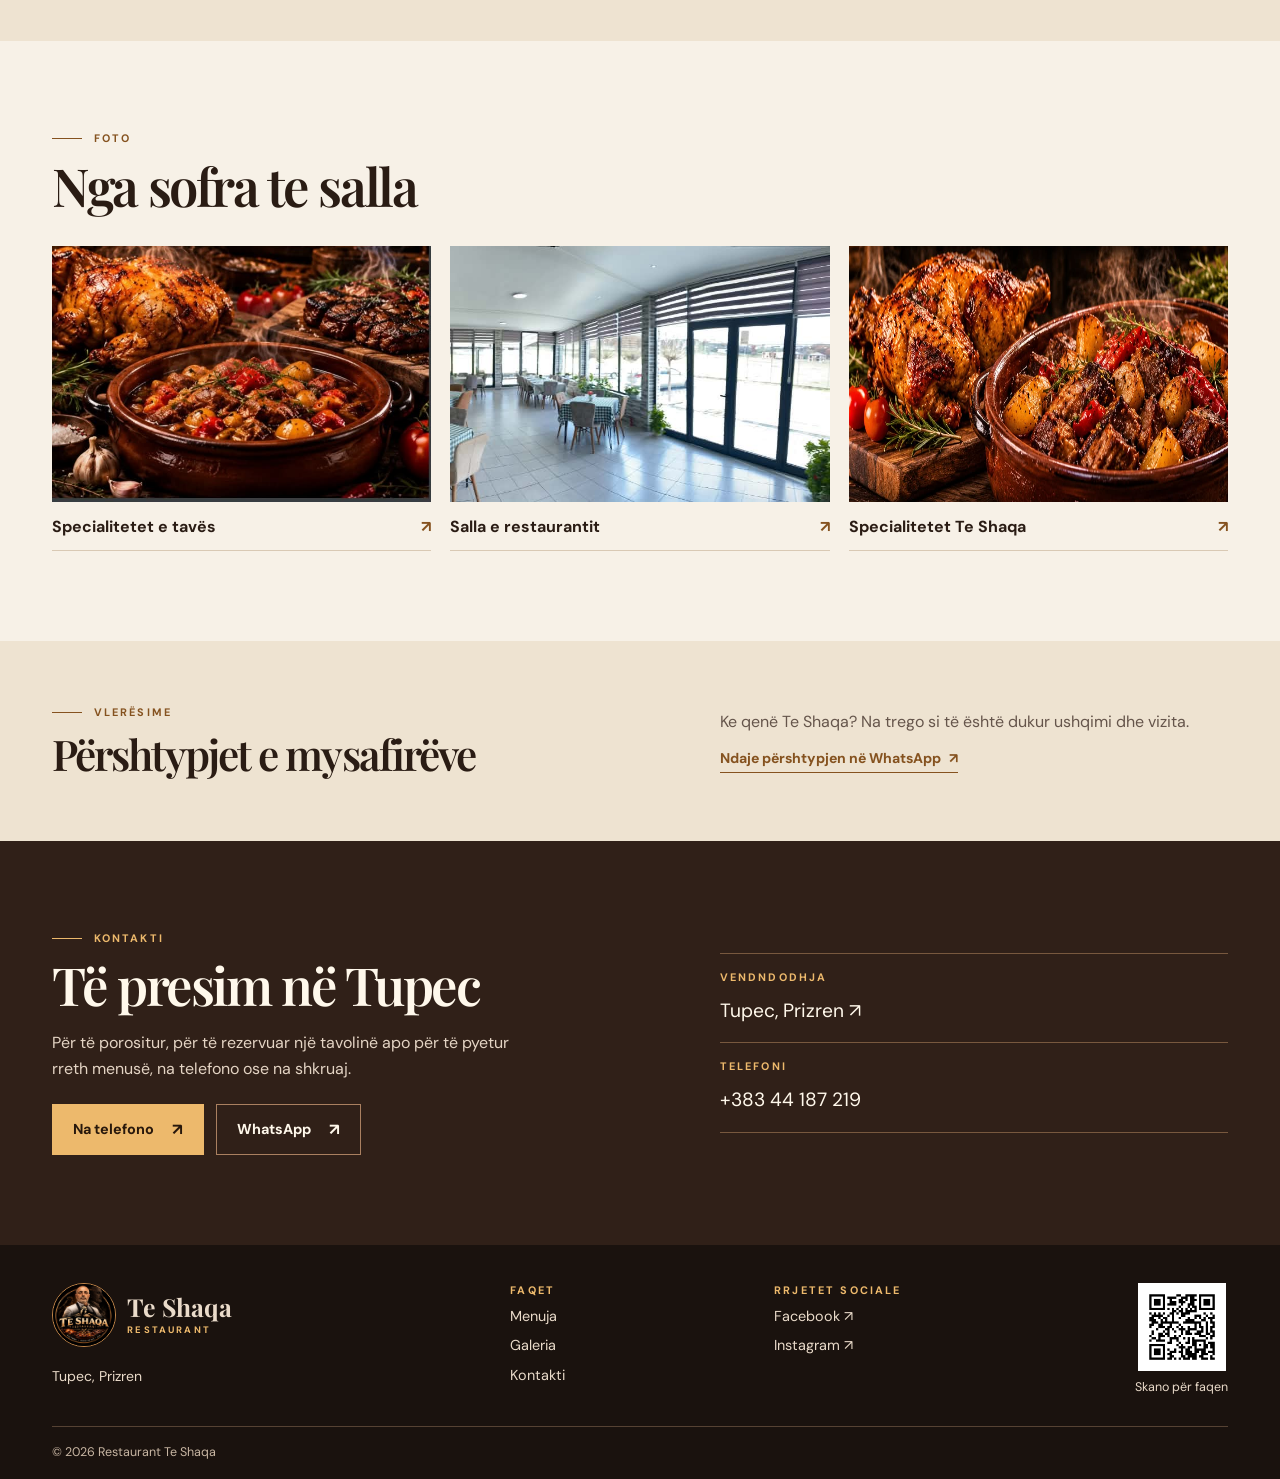
==== commit 699c7f06: "Point the footer QR code to the public website" ====
--- a/index.html
+++ b/index.html
@@ -115,7 +115,7 @@
         <div><a class="brand" href="index.html"><img src="assets/logo.jpg" width="64" height="64" loading="lazy" alt=""><span>Te Shaqa<small>RESTAURANT</small></span></a><p>Tupec, Prizren</p></div>
         <div><p class="eyebrow">FAQET</p><a href="menu.html">Menuja</a><a href="#galeria">Galeria</a><a href="#kontakti">Kontakti</a></div>
         <div><p class="eyebrow">RRJETET SOCIALE</p><a href="https://www.facebook.com/profile.php?id=61596324310138" target="_blank" rel="noopener">Facebook ↗</a><a href="https://www.instagram.com/restaurant.te_shaqa/" target="_blank" rel="noopener">Instagram ↗</a></div>
-        <a class="qr" href="https://wa.me/38344187219" target="_blank" rel="noopener"><img src="assets/whatsapp-qr.png" width="88" height="88" loading="lazy" alt=""><span>Skano për WhatsApp</span></a>
+        <a class="qr" href="https://teshaqa.github.io/teshaqa/" target="_blank" rel="noopener"><img src="assets/website-qr.png" width="88" height="88" loading="lazy" alt=""><span>Skano për faqen</span></a>
       </div>
       <p class="footer-bottom">© <span data-year>2026</span> Restaurant Te Shaqa</p>
     </div>
--- a/style.css
+++ b/style.css
@@ -133,13 +133,23 @@
 .menu-jump { display: flex; flex-wrap: wrap; gap: .6rem; margin-bottom: 1.4rem; }
 .menu-jump a { background: var(--sand); text-decoration: none; font-weight: 700; padding: .45rem 1rem; font-size: .88rem; }
 .menu-jump a:hover { background: #e6d3b9; }
-.menu-grid { display: grid; grid-template-columns: repeat(3, minmax(0,1fr)); gap: 1rem; }
+.menu-grid { display: grid; gap: 1.25rem; }
 .menu-card { border: 1px solid var(--line); background: #fbf6ed; padding: clamp(1rem, 2.6vw, 2rem); }
 .menu-card h2, .menu-contact h2 { font-size: clamp(1.75rem, 3vw, 2.45rem); }
-.menu-card dl { margin-top: .85rem; }
-.menu-card dl div { padding-block: .75rem; border-top: 1px solid var(--line); }
-.menu-card dt { font-weight: 700; }
-.menu-card dd, .menu-contact p { color: var(--muted); font-size: .93rem; }
+.menu-card h2 { padding-bottom: .75rem; border-bottom: 1px solid var(--line); }
+.menu-groups { display: grid; grid-template-columns: repeat(auto-fit, minmax(min(100%, 230px), 1fr)); gap: 1.4rem 2rem; margin-top: 1.35rem; }
+.menu-group h3 { color: var(--bronze); font-size: 1.3rem; margin-bottom: .55rem; }
+.menu-group dl > div { display: flex; align-items: baseline; justify-content: space-between; gap: .6rem 1rem; padding-block: .5rem; border-bottom: 1px solid var(--line); }
+.menu-group dt { font-weight: 600; }
+.menu-group dd { flex: none; font-weight: 700; font-variant-numeric: tabular-nums; }
+.menu-contact p { color: var(--muted); font-size: .93rem; }
+
+@media (min-width: 1000px) {
+  #pijet .menu-groups { grid-template-columns: minmax(0, 1fr) minmax(0, 2fr); }
+  #pijet .menu-group:nth-child(2) { grid-row: span 2; }
+  #pijet .menu-group:nth-child(2) dl { columns: 2; column-gap: 1.5rem; }
+  #pijet .menu-group:nth-child(2) dl > div { break-inside: avoid; }
+}
 .menu-contact { margin-top: 1.5rem; background: var(--sand); padding: clamp(1rem, 2.6vw, 2rem); display: flex; flex-wrap: wrap; justify-content: space-between; gap: 1rem; align-items: center; }
 .menu-contact p { margin-top: .5rem; }
 
@@ -167,7 +177,7 @@
   .about-grid, .review-inner, .contact-grid { grid-template-columns: 1fr; gap: 1.55rem; }
   .about-copy { grid-row: 1; }
   .about-photo { min-height: 230px; }
-  .gallery-grid, .menu-grid { grid-template-columns: 1fr; }
+  .gallery-grid { grid-template-columns: 1fr; }
   .gallery-picture { height: clamp(190px, 53vw, 350px); }
   .footer-grid { grid-template-columns: 1fr 1fr; gap: 1.5rem .9rem; }
   .qr { justify-self: start; }
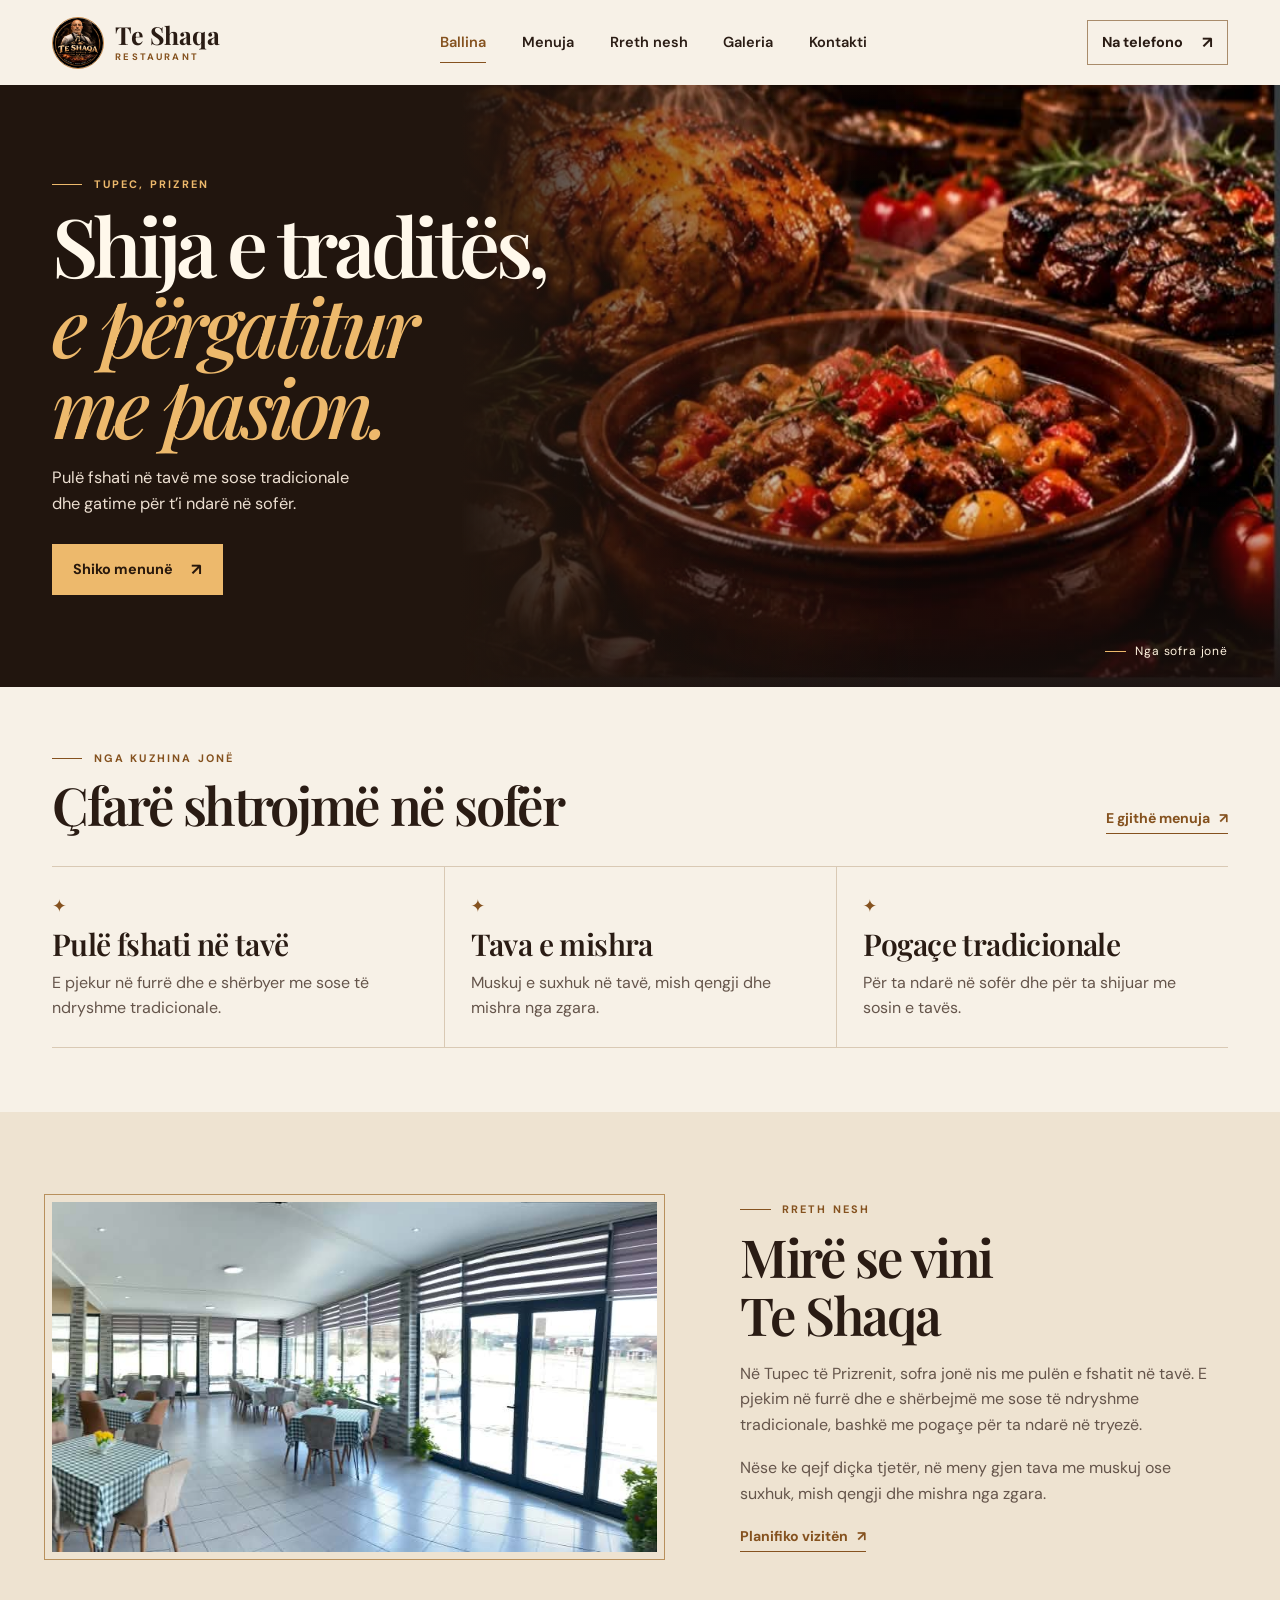
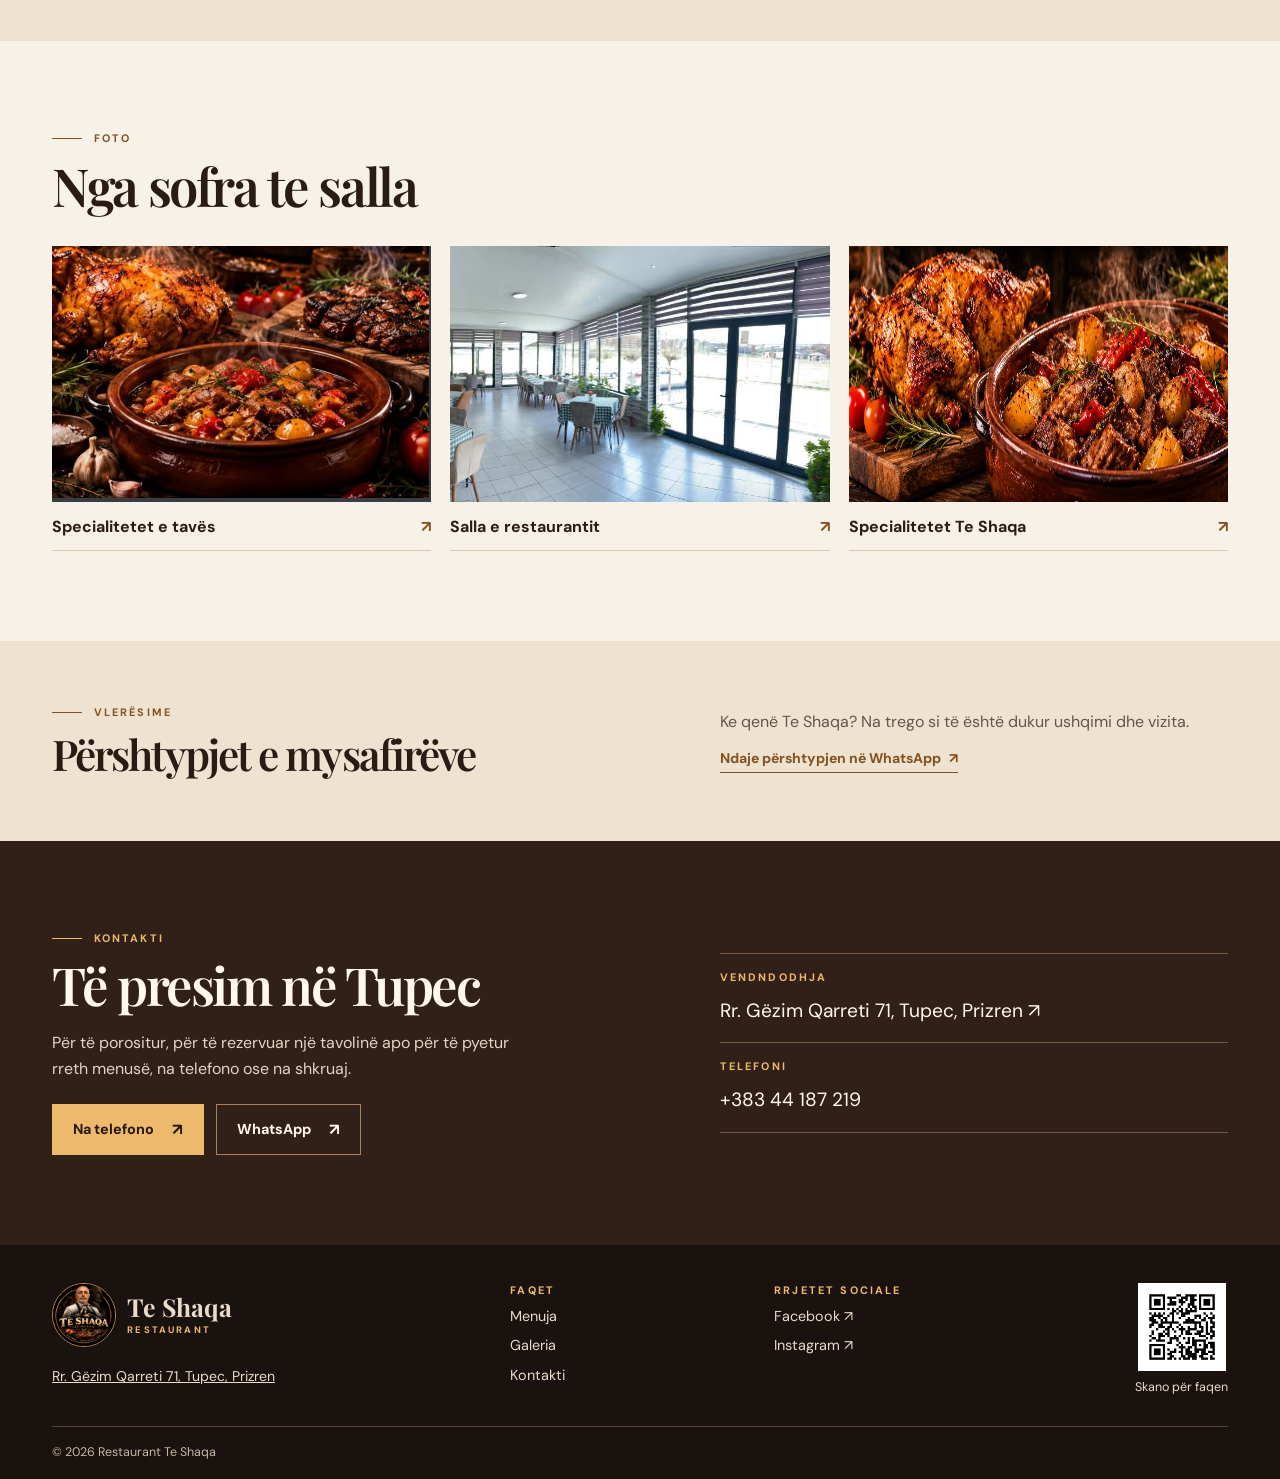
==== commit d2152004: "Link the exact restaurant location on Google Maps" ====
--- a/index.html
+++ b/index.html
@@ -102,7 +102,7 @@
           <div class="actions"><a class="button button-gold" href="tel:+38344187219">Na telefono <span aria-hidden="true">↗</span></a><a class="button button-light" href="https://wa.me/38344187219" target="_blank" rel="noopener">WhatsApp <span aria-hidden="true">↗</span></a></div>
         </div>
         <address class="contact-details">
-          <div><span class="eyebrow">VENDNDODHJA</span><a href="https://www.google.com/maps/search/?api=1&amp;query=Restaurant+Te+Shaqa+Tupec+Prizren" target="_blank" rel="noopener">Tupec, Prizren <span aria-hidden="true">↗</span></a></div>
+          <div><span class="eyebrow">VENDNDODHJA</span><a href="https://www.google.com/maps/search/?api=1&amp;query=7M59%2BWQP%2C+Tupec+20000&amp;query_place_id=ChIJyXnI7Jm_UxMRDChAkg44wN4" target="_blank" rel="noopener">Rr. Gëzim Qarreti 71, Tupec, Prizren <span aria-hidden="true">↗</span></a></div>
           <div><span class="eyebrow">TELEFONI</span><a href="tel:+38344187219">+383 44 187 219</a></div>
         </address>
       </div>
@@ -112,7 +112,7 @@
   <footer class="footer">
     <div class="wrap">
       <div class="footer-grid">
-        <div><a class="brand" href="index.html"><img src="assets/logo.jpg" width="64" height="64" loading="lazy" alt=""><span>Te Shaqa<small>RESTAURANT</small></span></a><p>Tupec, Prizren</p></div>
+        <div><a class="brand" href="index.html"><img src="assets/logo.jpg" width="64" height="64" loading="lazy" alt=""><span>Te Shaqa<small>RESTAURANT</small></span></a><p><a href="https://www.google.com/maps/search/?api=1&amp;query=7M59%2BWQP%2C+Tupec+20000&amp;query_place_id=ChIJyXnI7Jm_UxMRDChAkg44wN4" target="_blank" rel="noopener">Rr. Gëzim Qarreti 71, Tupec, Prizren</a></p></div>
         <div><p class="eyebrow">FAQET</p><a href="menu.html">Menuja</a><a href="#galeria">Galeria</a><a href="#kontakti">Kontakti</a></div>
         <div><p class="eyebrow">RRJETET SOCIALE</p><a href="https://www.facebook.com/profile.php?id=61596324310138" target="_blank" rel="noopener">Facebook ↗</a><a href="https://www.instagram.com/restaurant.te_shaqa/" target="_blank" rel="noopener">Instagram ↗</a></div>
         <a class="qr" href="https://teshaqa.github.io/teshaqa/" target="_blank" rel="noopener"><img src="assets/website-qr.png" width="88" height="88" loading="lazy" alt=""><span>Skano për faqen</span></a>
--- a/style.css
+++ b/style.css
@@ -130,10 +130,10 @@
 .menu-hero .hero-photo { left: 32%; }
 .menu-hero-inner > p:last-child { color: #ecdfd1; }
 .menu-content { padding-top: 2rem; }
-.menu-jump { display: flex; flex-wrap: wrap; gap: .6rem; margin-bottom: 1.4rem; }
+.menu-jump { display: flex; flex-wrap: wrap; justify-content: center; gap: .6rem; margin-bottom: 1.4rem; }
 .menu-jump a { background: var(--sand); text-decoration: none; font-weight: 700; padding: .45rem 1rem; font-size: .88rem; }
 .menu-jump a:hover { background: #e6d3b9; }
-.menu-grid { display: grid; gap: 1.25rem; }
+.menu-grid { display: grid; gap: 1.25rem; max-width: 1040px; margin-inline: auto; }
 .menu-card { border: 1px solid var(--line); background: #fbf6ed; padding: clamp(1rem, 2.6vw, 2rem); }
 .menu-card h2, .menu-contact h2 { font-size: clamp(1.75rem, 3vw, 2.45rem); }
 .menu-card h2 { padding-bottom: .75rem; border-bottom: 1px solid var(--line); }
@@ -145,6 +145,7 @@
 .menu-contact p { color: var(--muted); font-size: .93rem; }
 
 @media (min-width: 1000px) {
+  .menu-card h2 { text-align: center; }
   #pijet .menu-groups { grid-template-columns: minmax(0, 1fr) minmax(0, 2fr); }
   #pijet .menu-group:nth-child(2) { grid-row: span 2; }
   #pijet .menu-group:nth-child(2) dl { columns: 2; column-gap: 1.5rem; }
@@ -185,6 +186,8 @@
   .menu-hero .hero-photo::after { background: linear-gradient(90deg, var(--dark), #21150ec2 35%, #21150e44); }
 }
 @media (max-width: 500px) {
+  .menu-jump { gap: .35rem; }
+  .menu-jump a { display: inline-flex; align-items: center; min-height: 44px; padding-inline: .55rem; }
   .specialty-grid { grid-template-columns: 1fr; }
   .specialty-grid article { padding: .95rem 0; }
   .specialty-grid article + article { border-left: 0; border-top: 1px solid var(--line); }
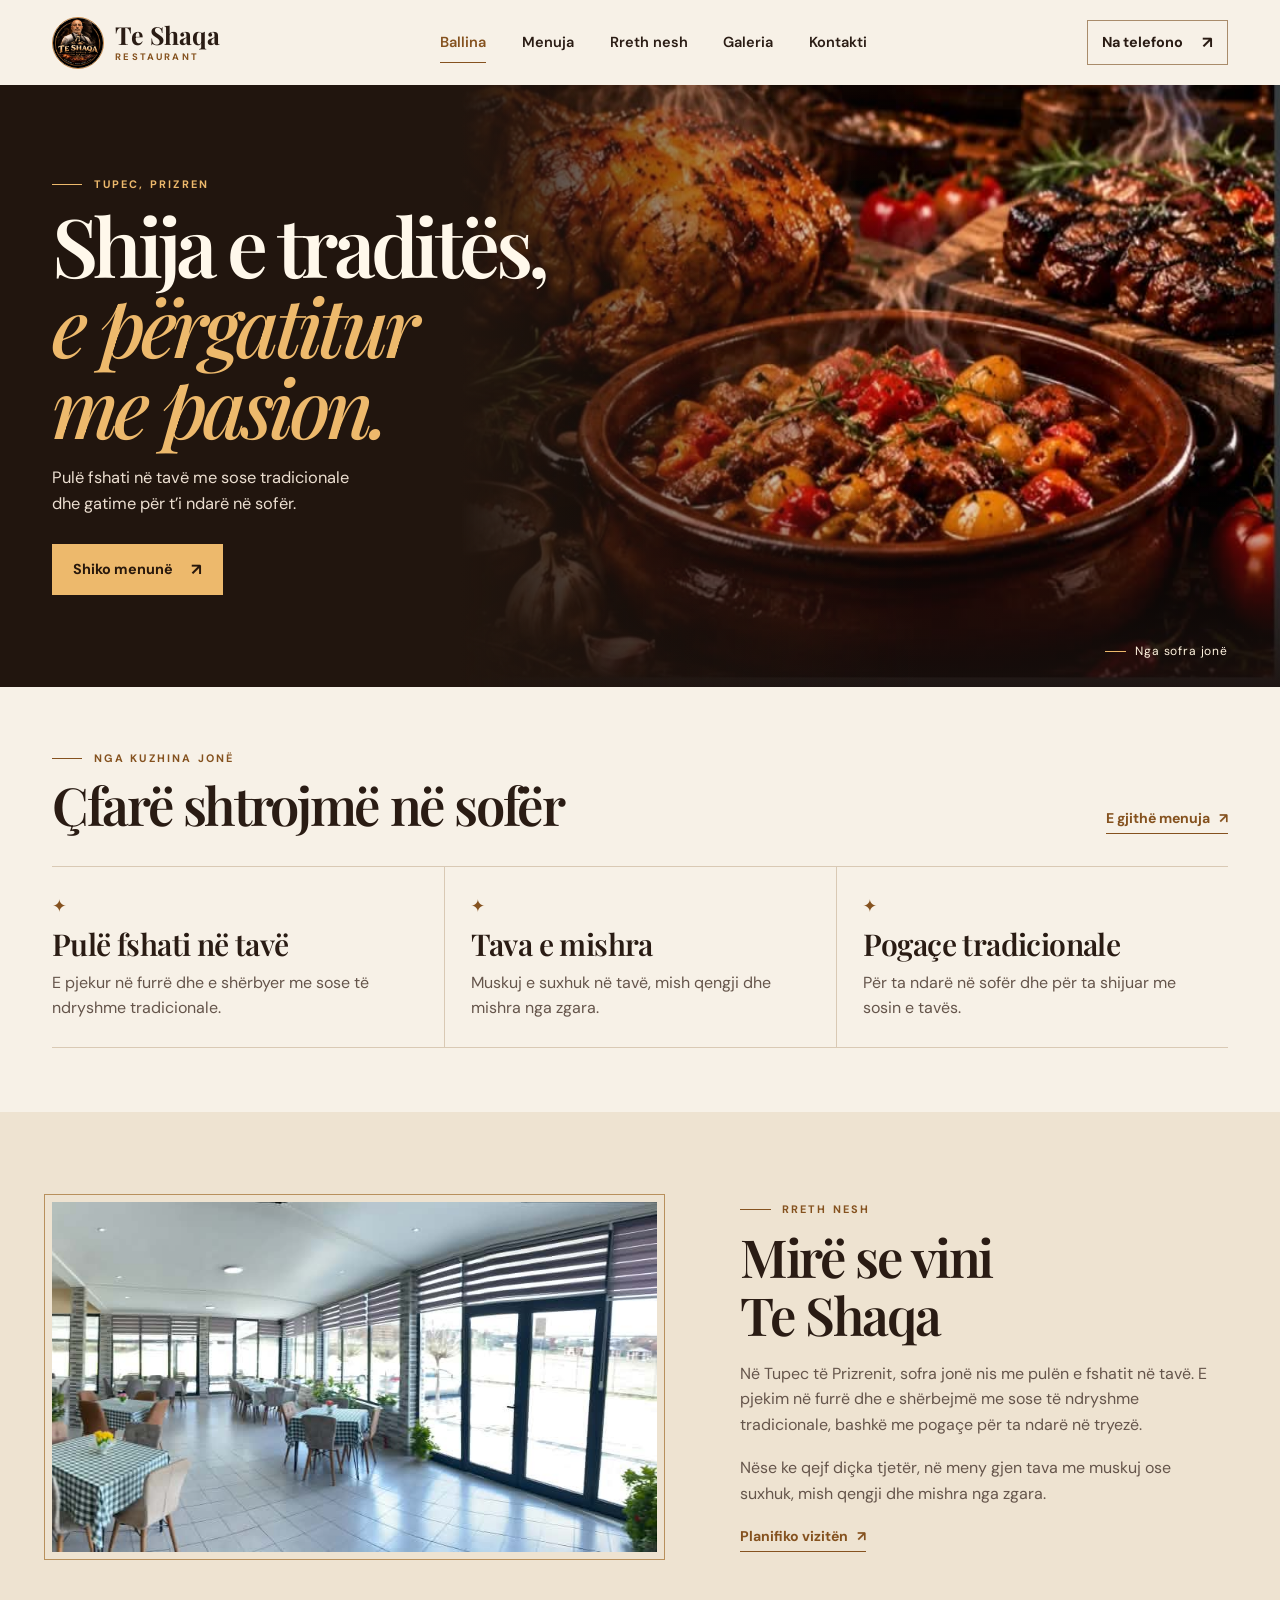
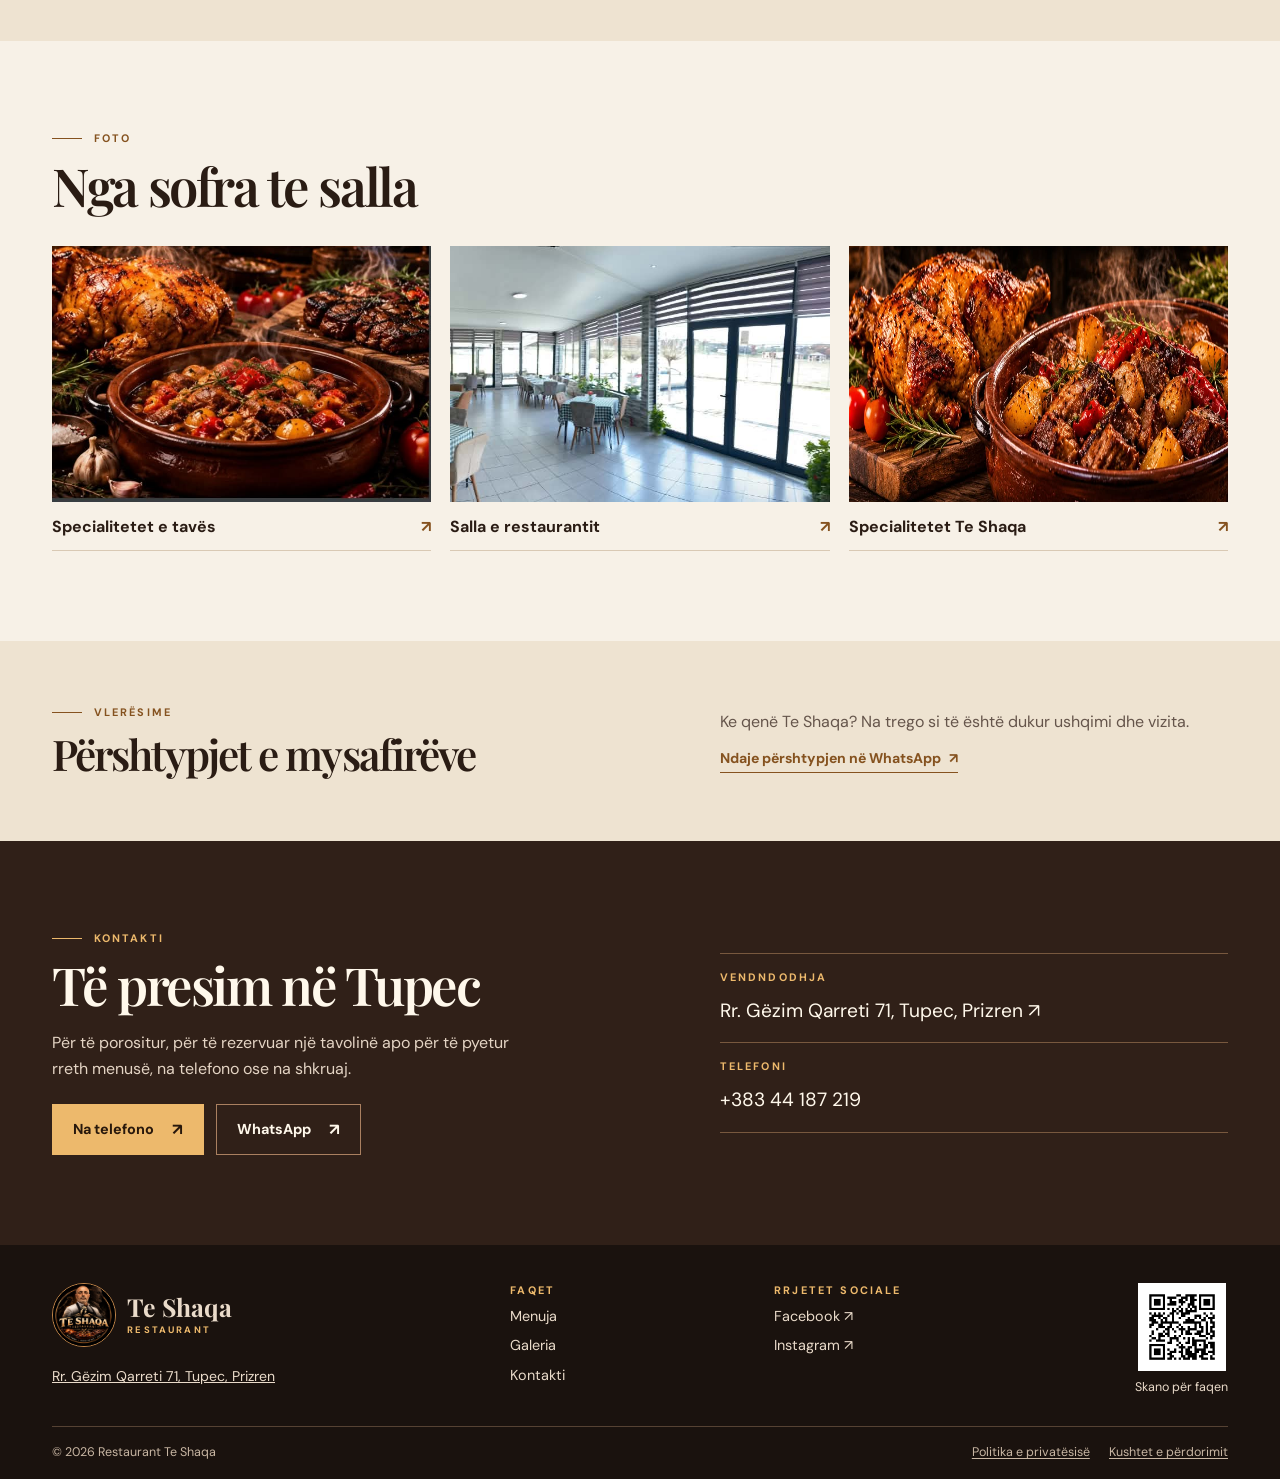
==== commit 5dde0ab5: "Publish menu privacy policy and usage terms" ====
--- a/index.html
+++ b/index.html
@@ -6,6 +6,7 @@
   <meta name="description" content="Restaurant Te Shaqa në Tupec, Prizren. Pulë fshati në tavë, sose tradicionale, mishra në zgarë dhe pogaçe.">
   <meta name="theme-color" content="#231711">
   <title>Te Shaqa | Restaurant në Tupec, Prizren</title>
+  <link rel="canonical" href="https://teshaqa.github.io/teshaqa/">
   <link rel="icon" href="assets/logo.jpg" type="image/jpeg">
   <link rel="stylesheet" href="style.css">
   <script src="site.js" defer></script>
@@ -14,13 +15,13 @@
   <a class="skip" href="#permbajtja">Kalo te përmbajtja</a>
   <header class="header">
     <div class="wrap nav">
-      <a class="brand" href="index.html" aria-label="Te Shaqa, ballina">
+      <a class="brand" href="./" aria-label="Te Shaqa, ballina">
         <img src="assets/logo.jpg" width="52" height="52" alt="">
         <span>Te Shaqa<small>RESTAURANT</small></span>
       </a>
       <button class="nav-toggle" type="button" aria-expanded="false" aria-controls="navigimi" hidden>Navigimi <span aria-hidden="true">☰</span></button>
       <nav id="navigimi" aria-label="Navigimi kryesor">
-        <a href="index.html" aria-current="page">Ballina</a><a href="menu.html">Menuja</a><a href="#rreth">Rreth nesh</a><a href="#galeria">Galeria</a><a href="#kontakti">Kontakti</a>
+        <a href="./" aria-current="page">Ballina</a><a href="menu/">Menuja</a><a href="#rreth">Rreth nesh</a><a href="#galeria">Galeria</a><a href="#kontakti">Kontakti</a>
       </nav>
       <a class="button button-small button-outline" href="tel:+38344187219">Na telefono <span aria-hidden="true">↗</span></a>
     </div>
@@ -34,7 +35,7 @@
           <p class="eyebrow rule">TUPEC, PRIZREN</p>
           <h1 id="slogani">Shija e traditës,<br><em>e përgatitur<br>me pasion.</em></h1>
           <p class="intro">Pulë fshati në tavë me sose tradicionale dhe gatime për t’i ndarë në sofër.</p>
-          <a class="button button-gold" href="menu.html">Shiko menunë <span aria-hidden="true">↗</span></a>
+          <a class="button button-gold" href="menu/">Shiko menunë <span aria-hidden="true">↗</span></a>
         </div>
         <p class="hero-caption">Nga sofra jonë</p>
       </div>
@@ -44,7 +45,7 @@
       <div class="wrap">
         <div class="section-heading">
           <div><p class="eyebrow rule">NGA KUZHINA JONË</p><h2 id="specialitetet">Çfarë shtrojmë në sofër</h2></div>
-          <a class="text-link" href="menu.html">E gjithë menuja <span aria-hidden="true">↗</span></a>
+          <a class="text-link" href="menu/">E gjithë menuja <span aria-hidden="true">↗</span></a>
         </div>
         <div class="specialty-grid">
           <article><span class="ornament" aria-hidden="true">✦</span><h3>Pulë fshati në tavë</h3><p>E pjekur në furrë dhe e shërbyer me sose të ndryshme tradicionale.</p></article>
@@ -112,12 +113,15 @@
   <footer class="footer">
     <div class="wrap">
       <div class="footer-grid">
-        <div><a class="brand" href="index.html"><img src="assets/logo.jpg" width="64" height="64" loading="lazy" alt=""><span>Te Shaqa<small>RESTAURANT</small></span></a><p><a href="https://www.google.com/maps/search/?api=1&amp;query=7M59%2BWQP%2C+Tupec+20000&amp;query_place_id=ChIJyXnI7Jm_UxMRDChAkg44wN4" target="_blank" rel="noopener">Rr. Gëzim Qarreti 71, Tupec, Prizren</a></p></div>
-        <div><p class="eyebrow">FAQET</p><a href="menu.html">Menuja</a><a href="#galeria">Galeria</a><a href="#kontakti">Kontakti</a></div>
+        <div><a class="brand" href="./"><img src="assets/logo.jpg" width="64" height="64" loading="lazy" alt=""><span>Te Shaqa<small>RESTAURANT</small></span></a><p><a href="https://www.google.com/maps/search/?api=1&amp;query=7M59%2BWQP%2C+Tupec+20000&amp;query_place_id=ChIJyXnI7Jm_UxMRDChAkg44wN4" target="_blank" rel="noopener">Rr. Gëzim Qarreti 71, Tupec, Prizren</a></p></div>
+        <div><p class="eyebrow">FAQET</p><a href="menu/">Menuja</a><a href="#galeria">Galeria</a><a href="#kontakti">Kontakti</a></div>
         <div><p class="eyebrow">RRJETET SOCIALE</p><a href="https://www.facebook.com/profile.php?id=61596324310138" target="_blank" rel="noopener">Facebook ↗</a><a href="https://www.instagram.com/restaurant.te_shaqa/" target="_blank" rel="noopener">Instagram ↗</a></div>
         <a class="qr" href="https://teshaqa.github.io/teshaqa/" target="_blank" rel="noopener"><img src="assets/website-qr.png" width="88" height="88" loading="lazy" alt=""><span>Skano për faqen</span></a>
       </div>
-      <p class="footer-bottom">© <span data-year>2026</span> Restaurant Te Shaqa</p>
+      <div class="footer-bottom">
+        <p>© <span data-year>2026</span> Restaurant Te Shaqa</p>
+        <nav class="footer-legal" aria-label="Privatësia dhe kushtet"><a href="privatesia/">Politika e privatësisë</a><a href="kushtet/">Kushtet e përdorimit</a></nav>
+      </div>
     </div>
   </footer>
 
--- a/style.css
+++ b/style.css
@@ -123,7 +123,19 @@
 .footer-grid p:not(.eyebrow) { margin-top: .65rem; font-size: .88rem; }
 .qr { display: flex; flex-direction: column; gap: .4rem; align-items: center; align-self: start; text-decoration: none; font-size: .78rem; }
 .qr img { background: white; }
-.footer-bottom { margin-top: 1.8rem; padding-block: 1rem; border-top: 1px solid #564233; font-size: .78rem; color: #c8b6a3; }
+.footer-bottom { display: flex; align-items: baseline; justify-content: space-between; flex-wrap: wrap; gap: .65rem 1.4rem; margin-top: 1.8rem; padding-block: 1rem; border-top: 1px solid #564233; font-size: .78rem; color: #c8b6a3; }
+
+.footer-legal { display: flex; flex-wrap: wrap; gap: .45rem 1.2rem; }
+.footer-legal a { text-underline-offset: .2em; }
+.footer-legal a[aria-current="page"] { font-weight: 700; }
+.legal-footer { padding-top: 0; }
+.legal-footer .footer-bottom { margin-top: 0; border-top: 0; }
+.legal-copy { max-width: 720px; margin-inline: auto; }
+.legal-copy h1 { font-size: clamp(2.45rem, 6vw, 5.1rem); letter-spacing: -.045em; }
+.legal-copy h2 { font-size: clamp(1.45rem, 3vw, 2rem); margin-top: 1.8rem; margin-bottom: .65rem; }
+.legal-copy p + p { margin-top: .7rem; }
+.legal-copy .legal-date { color: var(--muted); margin-block: .7rem 1.55rem; font-size: .88rem; }
+.legal-copy a { text-underline-offset: .18em; color: var(--bronze); }
 
 .menu-hero-inner { padding-block: clamp(3.4rem, 7vw, 6rem); }
 .menu-hero h1 { margin-top: .25rem; }
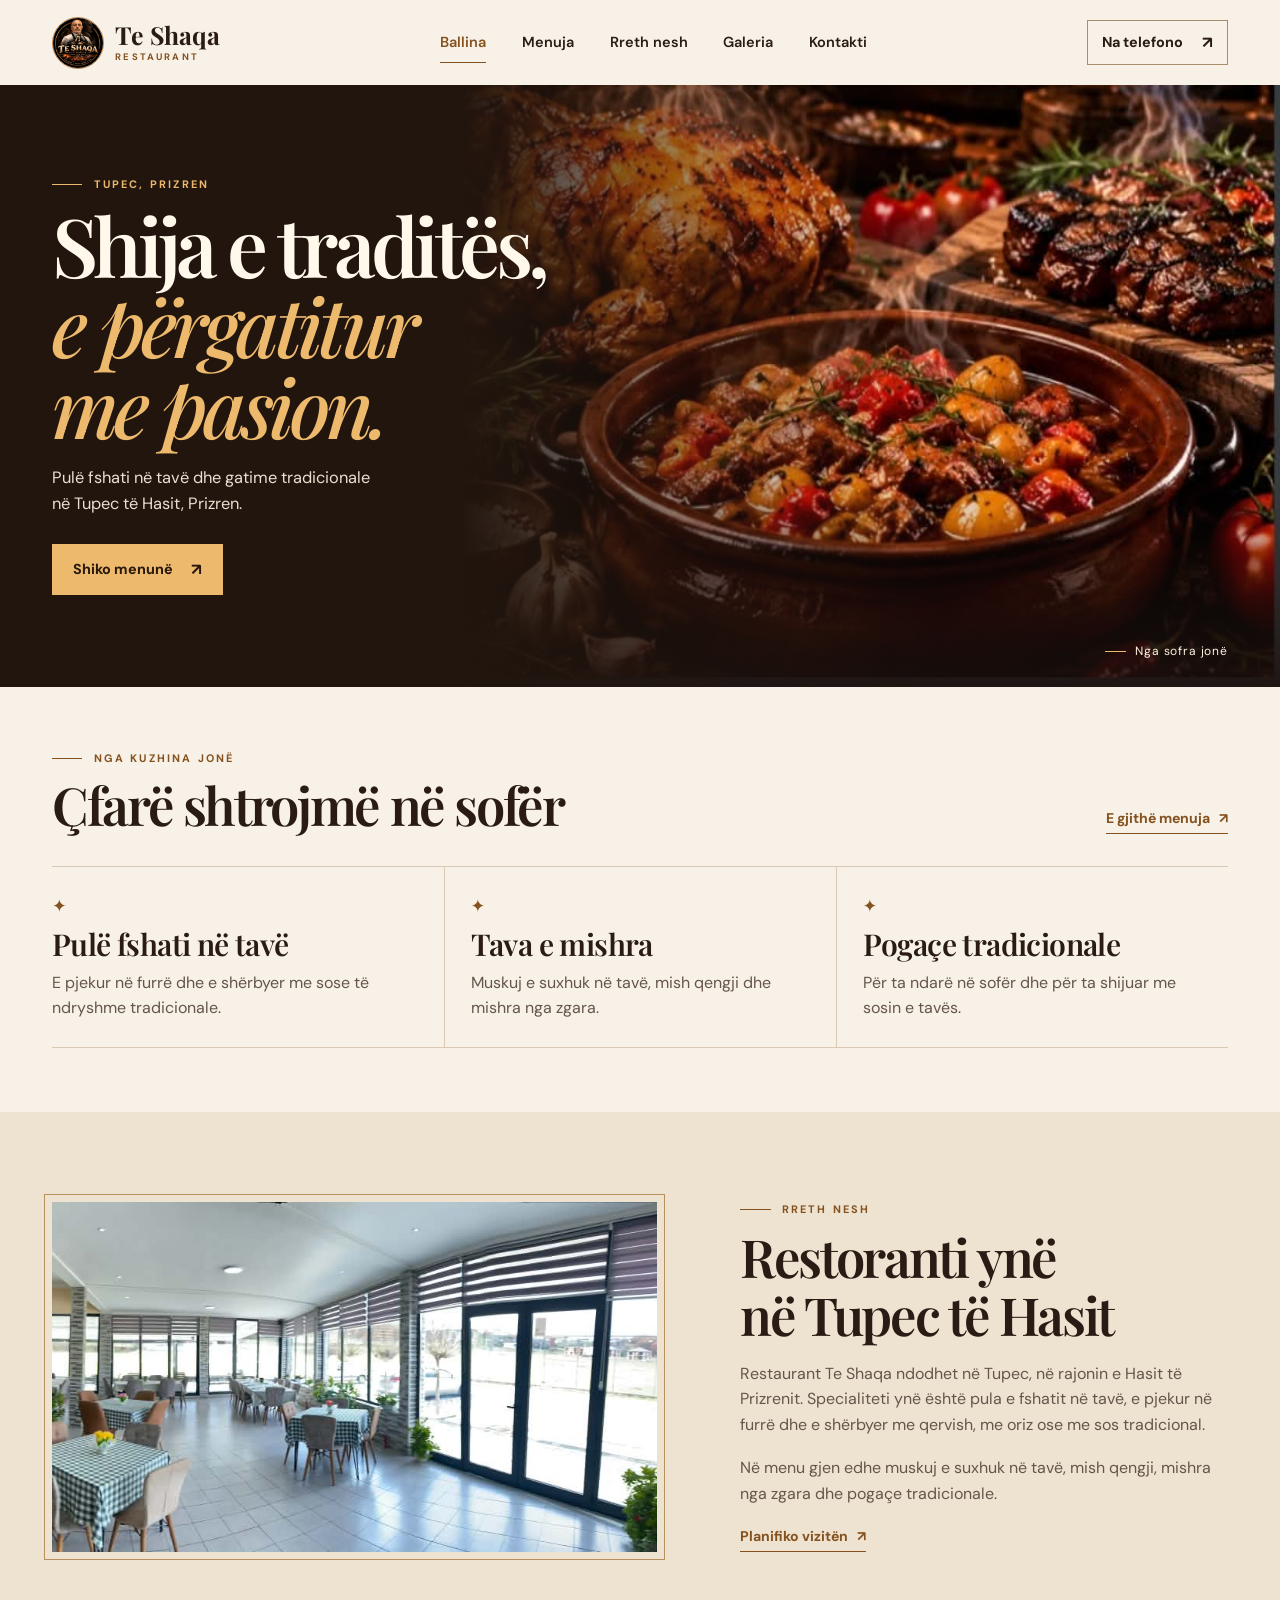
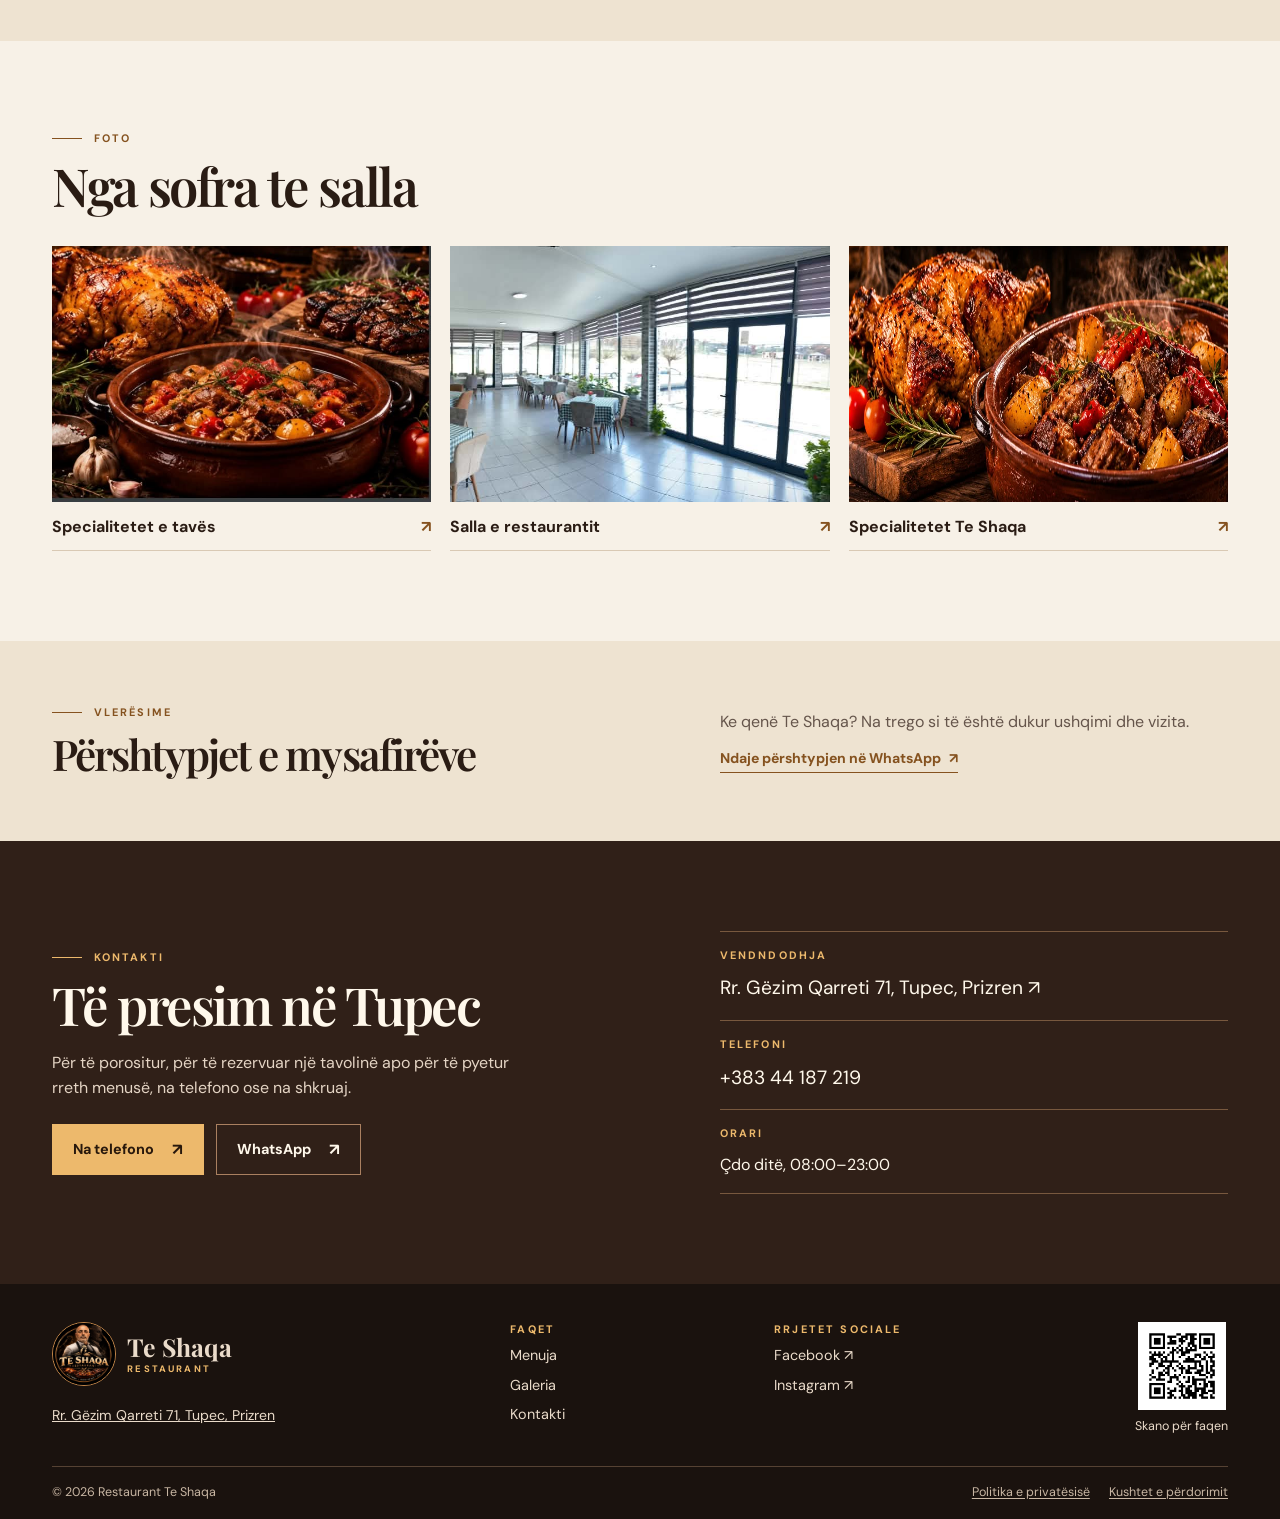
==== commit 609e215f: "Improve local search metadata for Restaurant Te Shaqa" ====
--- a/index.html
+++ b/index.html
@@ -3,10 +3,62 @@
 <head>
   <meta charset="utf-8">
   <meta name="viewport" content="width=device-width, initial-scale=1">
-  <meta name="description" content="Restaurant Te Shaqa në Tupec, Prizren. Pulë fshati në tavë, sose tradicionale, mishra në zgarë dhe pogaçe.">
+  <meta name="description" content="Pulë fshati në tavë me qervish, oriz ose sos tradicional te Restaurant Te Shaqa në Tupec të Hasit, Prizren. Shiko menunë, çmimet dhe lokacionin.">
   <meta name="theme-color" content="#231711">
-  <title>Te Shaqa | Restaurant në Tupec, Prizren</title>
+  <title>Restaurant Te Shaqa | Pulë fshati në tavë në Prizren</title>
   <link rel="canonical" href="https://teshaqa.github.io/teshaqa/">
+  <meta property="og:type" content="website">
+  <meta property="og:site_name" content="Restaurant Te Shaqa">
+  <meta property="og:title" content="Restaurant Te Shaqa | Pulë fshati në tavë në Prizren">
+  <meta property="og:description" content="Pulë fshati në tavë me qervish, oriz ose sos tradicional te Restaurant Te Shaqa në Tupec të Hasit, Prizren. Shiko menunë, çmimet dhe lokacionin.">
+  <meta property="og:url" content="https://teshaqa.github.io/teshaqa/">
+  <meta property="og:image" content="https://teshaqa.github.io/teshaqa/assets/logo.jpg">
+  <meta property="og:image:alt" content="Logoja e Restaurant Te Shaqa">
+  <script type="application/ld+json">
+    {
+      "@context": "https://schema.org",
+      "@type": "Restaurant",
+      "@id": "https://teshaqa.github.io/teshaqa/#restaurant",
+      "name": "Restaurant Te Shaqa",
+      "url": "https://teshaqa.github.io/teshaqa/",
+      "description": "Pulë fshati në tavë me qervish, oriz ose sos tradicional te Restaurant Te Shaqa në Tupec të Hasit, Prizren. Shiko menunë, çmimet dhe lokacionin.",
+      "image": [
+        "https://teshaqa.github.io/teshaqa/assets/logo.jpg",
+        "https://teshaqa.github.io/teshaqa/assets/salla.jpg"
+      ],
+      "telephone": "+38344187219",
+      "address": {
+        "@type": "PostalAddress",
+        "streetAddress": "Rr. Gëzim Qarreti 71",
+        "addressLocality": "Tupec",
+        "addressRegion": "Prizren",
+        "postalCode": "20000",
+        "addressCountry": "XK"
+      },
+      "hasMap": "https://www.google.com/maps/search/?api=1&query=7M59%2BWQP%2C+Tupec+20000&query_place_id=ChIJyXnI7Jm_UxMRDChAkg44wN4",
+      "menu": "https://teshaqa.github.io/teshaqa/menu/",
+      "servesCuisine": "Kuzhinë tradicionale e Kosovës",
+      "openingHoursSpecification": {
+        "@type": "OpeningHoursSpecification",
+        "dayOfWeek": [
+          "Monday",
+          "Tuesday",
+          "Wednesday",
+          "Thursday",
+          "Friday",
+          "Saturday",
+          "Sunday"
+        ],
+        "opens": "08:00:00",
+        "closes": "23:00:00"
+      },
+      "sameAs": [
+        "https://www.google.com/maps/search/?api=1&query=7M59%2BWQP%2C+Tupec+20000&query_place_id=ChIJyXnI7Jm_UxMRDChAkg44wN4",
+        "https://www.facebook.com/profile.php?id=61596324310138",
+        "https://www.instagram.com/restaurant.te_shaqa/"
+      ]
+    }
+  </script>
   <link rel="icon" href="assets/logo.jpg" type="image/jpeg">
   <link rel="stylesheet" href="style.css">
   <script src="site.js" defer></script>
@@ -34,7 +86,7 @@
         <div class="hero-copy">
           <p class="eyebrow rule">TUPEC, PRIZREN</p>
           <h1 id="slogani">Shija e traditës,<br><em>e përgatitur<br>me pasion.</em></h1>
-          <p class="intro">Pulë fshati në tavë me sose tradicionale dhe gatime për t’i ndarë në sofër.</p>
+          <p class="intro">Pulë fshati në tavë dhe gatime tradicionale në Tupec të Hasit, Prizren.</p>
           <a class="button button-gold" href="menu/">Shiko menunë <span aria-hidden="true">↗</span></a>
         </div>
         <p class="hero-caption">Nga sofra jonë</p>
@@ -60,9 +112,9 @@
         <div class="about-photo"><img src="assets/salla.jpg" width="2048" height="453" loading="lazy" alt="Salla e Restaurant Te Shaqa me tavolina pranë dritareve"></div>
         <div class="about-copy">
           <p class="eyebrow rule">RRETH NESH</p>
-          <h2 id="rreth-titull">Mirë se vini<br>Te Shaqa</h2>
-          <p>Në Tupec të Prizrenit, sofra jonë nis me pulën e fshatit në tavë. E pjekim në furrë dhe e shërbejmë me sose të ndryshme tradicionale, bashkë me pogaçe për ta ndarë në tryezë.</p>
-          <p>Nëse ke qejf diçka tjetër, në meny gjen tava me muskuj ose suxhuk, mish qengji dhe mishra nga zgara.</p>
+          <h2 id="rreth-titull">Restoranti ynë<br>në Tupec të Hasit</h2>
+          <p>Restaurant Te Shaqa ndodhet në Tupec, në rajonin e Hasit të Prizrenit. Specialiteti ynë është pula e fshatit në tavë, e pjekur në furrë dhe e shërbyer me qervish, me oriz ose me sos tradicional.</p>
+          <p>Në menu gjen edhe muskuj e suxhuk në tavë, mish qengji, mishra nga zgara dhe pogaçe tradicionale.</p>
           <a class="text-link" href="#kontakti">Planifiko vizitën <span aria-hidden="true">↗</span></a>
         </div>
       </div>
@@ -105,6 +157,7 @@
         <address class="contact-details">
           <div><span class="eyebrow">VENDNDODHJA</span><a href="https://www.google.com/maps/search/?api=1&amp;query=7M59%2BWQP%2C+Tupec+20000&amp;query_place_id=ChIJyXnI7Jm_UxMRDChAkg44wN4" target="_blank" rel="noopener">Rr. Gëzim Qarreti 71, Tupec, Prizren <span aria-hidden="true">↗</span></a></div>
           <div><span class="eyebrow">TELEFONI</span><a href="tel:+38344187219">+383 44 187 219</a></div>
+          <div><span class="eyebrow">ORARI</span><span>Çdo ditë, 08:00–23:00</span></div>
         </address>
       </div>
     </section>
